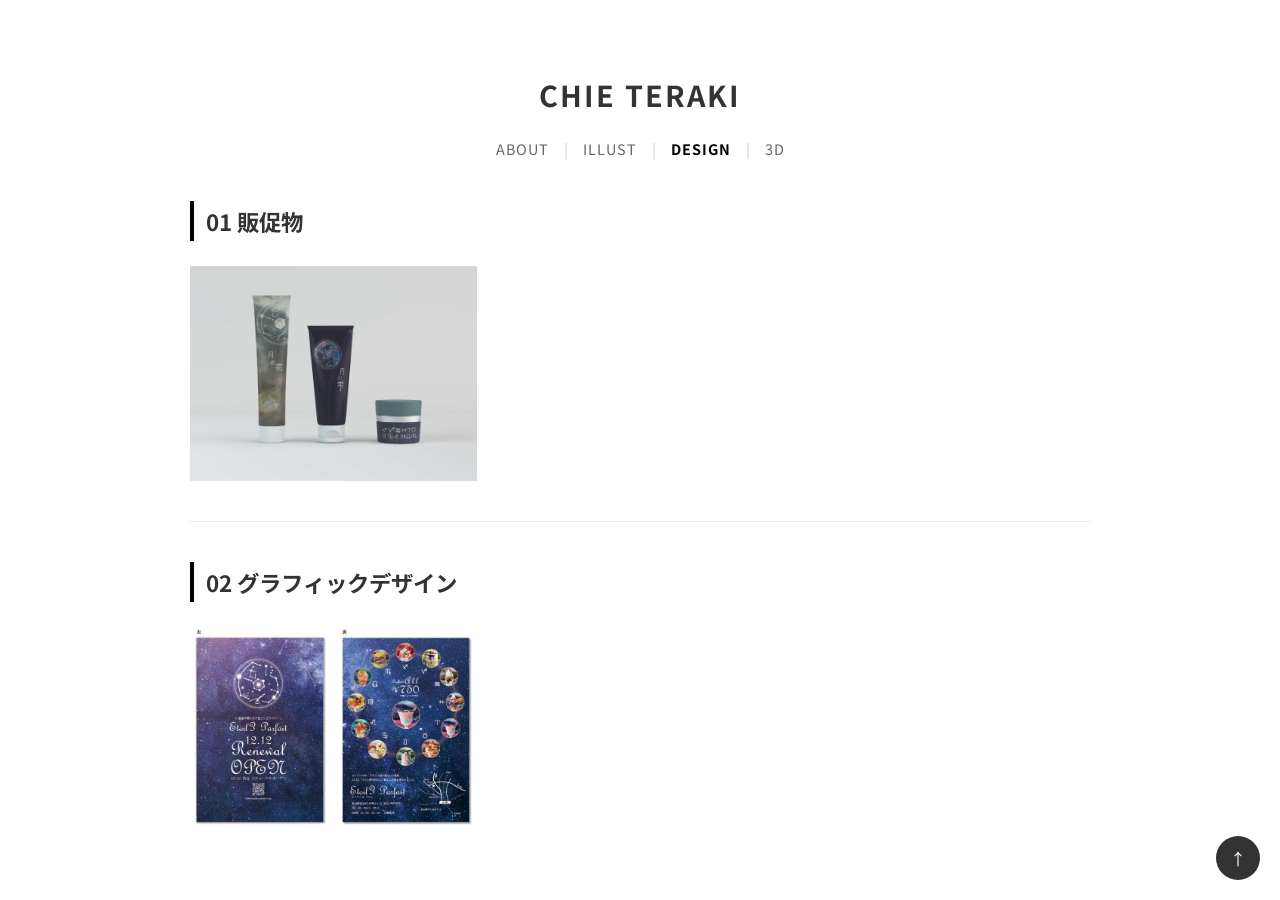
==== design.html @ 33be751c "プッシュ" ====
<!doctype html>
<html lang="ja">
  <head>
    <meta charset="UTF-8" />
    <meta name="viewport" content="width=device-width, initial-scale=1.0" />
    <title>DRAWING & ILLUST | CHIE TERAKI</title>
    <!-- Google Fonts (Noto Sans JP) -->
    <link rel="preconnect" href="https://fonts.googleapis.com" />
    <link rel="preconnect" href="https://fonts.gstatic.com" crossorigin />
    <link
      href="https://fonts.googleapis.com/css2?family=Noto+Sans+JP:wght@400;700&display=swap"
      rel="stylesheet"
    />
    <!-- CSSファイルの読み込み -->
    <link rel="stylesheet" href="style.css?v=2" />
    <!-- ファビコン -->
    <link rel="icon" href="images/ファビコン.png" />
  </head>
  <body>
    <!-- ヘッダー＆ナビゲーション -->
    <header>
      <h1 class="site-title">
        <a href="index.html" style="text-decoration: none; color: inherit"
          >CHIE TERAKI</a
        >
      </h1>

      <!-- ハンバーガーボタン（スマホ用） -->
      <button class="hamburger" id="js-hamburger" aria-label="メニューを開く">
        <span></span>
        <span></span>
        <span></span>
      </button>

      <!-- ナビゲーションメニュー -->
      <nav class="nav-menu" id="js-nav">
        <a href="index.html">ABOUT</a>
        <span class="divider">|</span>
        <a href="drawing.html">ILLUST</a>
        <span class="divider">|</span>

        <!-- DESIGN（サブメニュー） -->
        <div class="nav-item-dropdown">
          <a href="design.html" class="active">DESIGN</a>
          <div class="sub-menu">
            <a href="design.html#all">ALL</a>
            <a href="design.html#promo">販促物</a>
            <a href="design.html#graphic">グラフィックデザイン</a>
          </div>
        </div>

        <span class="divider">|</span>
        <a href="#3d">3D</a>
      </nav>
    </header>

    <!-- メインコンテンツ -->
    <main class="container">
      <!-- 全体（ALL）を包む枠 -->
      <div id="all">
        <!-- ① 販促物エリア -->
        <section id="promo" class="design-section">
          <h2 class="section-title">01 販促物</h2>
          <div class="gallery-grid">
            <div class="gallery-item">
              <div class="gallery-image">
                <img src="design/etoile_package.jpg" alt="販促物1" />
                <span class="frame-corners"></span>
              </div>
            </div>

            <!-- ※ 販促物の gallery-item を並べる -->
          </div>
        </section>

        <hr class="line" />

        <!-- ② グラフィックデザインエリア -->
        <section id="graphic" class="design-section">
          <h2 class="section-title">02 グラフィックデザイン</h2>
          <div class="gallery-grid">
            <div class="gallery-item">
              <div class="gallery-image">
                <img src="design/etoile_poster.jpg" alt="グラフィック1" />
                <span class="frame-corners"></span>
              </div>
            </div>

            <!-- ※ グラフィックデザインの gallery-item を並べる -->
          </div>
        </section>
      </div>
    </main>

    <!-- トップへ戻るボタン -->
    <a href="#" class="scroll-top-btn" aria-label="ページ上部へ戻る">↑</a>

    <!-- jQueryの読み込み（先に書く） -->
    <script src="https://code.jquery.com/jquery-3.6.0.min.js"></script>

    <!-- JavaScriptファイルの読み込み -->
    <script src="script.js"></script>
  </body>
</html>
---- style.css ----
@charset "UTF-8";

/* ==========================================
   全体・共通設定
   ========================================== */
html {
  scroll-behavior: smooth; /* ← これを追加するとスクロールが滑らかになります */
}
body {
  font-family: "Noto Sans JP", "Hiragino Sans", "Meiryo", sans-serif;
  color: #333;
  background-color: #fff;
  line-height: 1.8;
  padding: 20px;
  margin: 0;
}

.container {
  max-width: 900px;
  margin: 0 auto;
  padding: 0 20px;
}

/* 区切り線 */
.line {
  border: none;
  border-top: 1px solid #eee;
  margin: 40px 0;
}

/* ==========================================
   ヘッダー・ナビゲーション
   ========================================== */
header {
  text-align: center;
  padding: 30px 0 20px;
}

.site-title {
  font-size: 1.8rem;
  letter-spacing: 2px;
  margin-bottom: 15px;
  font-weight: 700;
}

.nav-menu {
  display: flex;
  justify-content: center;
  align-items: center;
  gap: 15px;
  font-size: 0.9rem;
}

.nav-menu a {
  color: #666;
  text-decoration: none;
  letter-spacing: 1px;
}

.nav-menu a.active,
.nav-menu a:hover {
  color: #000;
  font-weight: 700;
}

/* ナビゲーション周りの配置調整 */
.nav-menu {
  display: flex;
  align-items: center;
  justify-content: center;
  gap: 15px;
  position: relative;
}

/* ドロップダウン用の親要素 */
.nav-item-dropdown {
  position: relative;
  display: inline-block;
}

/* 通常時はサブメニューを隠しておく */
.sub-menu {
  display: none;
  position: absolute;
  top: 100%;
  left: 50%;
  transform: translateX(-50%);
  background-color: #fff;
  padding: 10px 15px;
  box-shadow: 0 4px 10px rgba(0, 0, 0, 0.1);
  white-space: nowrap;
  z-index: 100;
  border-radius: 4px;
}

/* サブメニュー内のリンク */
.sub-menu a {
  display: block;
  font-size: 0.85rem;
  color: #333;
  padding: 5px 10px;
  text-decoration: none;
  transition: color 0.3s ease;
}

.sub-menu a:hover {
  font-weight: bold;
  color: #000;
}

/* マウスを乗せた時、またはDESIGNページにいる時にサブメニューを表示 */
.nav-item-dropdown:hover .sub-menu {
  display: flex;
  gap: 15px;
}

.divider {
  color: #ccc;
}

/* スマホ用ハンバーガーボタン */
.hamburger {
  display: none;
  background: none;
  border: none;
  cursor: pointer;
}

/* ==========================================
   ABOUT ページ (index.html)
   ========================================== */
.profile-top {
  display: flex;
  justify-content: space-between; /* 左右に振る設定 */
  align-items: center; /* ★ 上下中央揃えにする指定（ここを変更！） */
  gap: 40px; /* テキストと画像の間の余白（必要に応じて） */
}

.profile-info {
  flex: 1;
}

.profile-info h2 {
  font-size: 1.4rem;
  margin-bottom: 5px;
}

.sub-text {
  color: #777;
  font-size: 0.9rem;
  margin-bottom: 25px;
}

/* 経歴リスト */
.history-list {
  list-style: none;
  padding: 0;
  margin-bottom: 25px;
}

.history-list li {
  margin-bottom: 10px;
  display: flex;
  align-items: baseline;
}

.history-list li span {
  display: inline-block;
  width: 140px;
  flex-shrink: 0;
  color: #555;
}

/* 連絡先 */
.contact {
  margin-top: 25px;
  display: flex;
  align-items: baseline;
}

.contact span {
  display: inline-block;
  width: 140px;
  flex-shrink: 0;
  color: #555;
}

.contact a {
  color: #333;
  text-decoration: underline;
}

/* プロフィール画像 */
.profile-image {
  width: 220px;
  flex-shrink: 0;
}

.profile-image img {
  width: 220px;
  height: 220px;
  border-radius: 50%; /* 角丸を100%（円）にする */
  object-fit: cover; /* 画像が歪まないように切り抜く */
}

/* プロフィール下部（自己紹介・個展） */
.profile-bottom {
  display: flex;
  gap: 40px;
}

.col-left,
.col-right {
  flex: 1;
}

.col-left h3,
.col-right h3 {
  font-size: 1.1rem;
  border-bottom: 1px solid #333;
  padding-bottom: 5px;
  margin-bottom: 15px;
}

.exhibition-item {
  margin-bottom: 15px;
}

/* ==========================================
   DRAWING & ILLUST ページ (drawing.html)
   ========================================== */
.page-description {
  text-align: center;
  color: #666;
  font-size: 0.9rem;
  margin: 30px 0 50px;
}

/* 作品ギャラリー (メイソンリー配置：ギュッと詰める) */
.gallery-grid {
  column-count: 3; /* ★ PC表示時の列数（3列） */
  column-gap: 20px; /* 画像同士の横の隙間 */
  width: 100%;
}

.gallery-item {
  break-inside: avoid; /* 列の途中で画像が途切れるのを防ぐ */
  margin-bottom: 20px; /* 画像同士の縦の隙間 */
}

/* 画像枠（角カッコの基準） */
/* 画像枠（基準設定） */
.gallery-image {
  position: relative;
  overflow: hidden;
  cursor: pointer;
}

/* 画像自体の調整 */
.gallery-image img {
  width: 100%;
  height: auto;
  display: block;
}

/* ------------------------------------------
   四隅のカギカッコ（ホバーエフェクト）
   ------------------------------------------ */

/* 画像枠（基準設定：隙間をなくすために overflow を再設定） */
.gallery-image {
  position: relative;
  overflow: hidden;
  cursor: pointer;
}

/* 画像自体の調整 */
.gallery-image img {
  width: 100%;
  height: auto;
  display: block;
  transition: transform 0.4s ease;
}

/* ホバー時に画像も少し拡大 */
.gallery-image:hover img {
  transform: scale(1.05);
}

/* ------------------------------------------
   極太カギカッコのベース設定
   ------------------------------------------ */

/* 左上(::before) & 右下(::after) */
.gallery-image::before,
.gallery-image::after,
/* 右上(.frame-corners::before) & 左下(.frame-corners::after) */
.frame-corners::before,
.frame-corners::after {
  content: "";
  position: absolute;

  /* ↓ カッコのサイズ */
  width: 25px;
  height: 25px;

  opacity: 0; /* 最初は非表示 */

  /* ↓ 太さと色とスケルトン */
  border: 15px solid rgba(171, 135, 255, 0.817);

  /* ↓ 動きの変形（transform）を一切行わず、
マウスを「乗せたとき」も「離したとき」も、（フェードイン・アウト）変化させる設定 */
  transition: opacity 0.6s ease-in-out;
  pointer-events: none;
  z-index: 2;
}

/* ------------------------------------------
   各角の border と配置（画像端っこ「0px」にがっつり固定）
   ------------------------------------------ */

/* ① 左上 (画像自体の ::before) */
.gallery-image::before {
  top: 0; /* 画像の端（隙間0）に固定 */
  left: 0; /* 画像の端（隙間0）に固定 */
  border-right: none;
  border-bottom: none;
}

/* ② 右下 (画像自体の ::after) */
.gallery-image::after {
  bottom: 0; /* 画像の端（隙間0）に固定 */
  right: 0; /* 画像の端（隙間0）に固定 */
  border-top: none;
  border-left: none;
}

/* ③ 右上 (追加したスパンの ::before) */
.frame-corners::before {
  top: 0; /* 画像の端（隙間0）に固定 */
  right: 0; /* 画像の端（隙間0）に固定 */
  border-left: none;
  border-bottom: none;
}

/* ④ 左下 (追加したスパンの ::after) */
.frame-corners::after {
  bottom: 0; /* 画像の端（隙間0）に固定 */
  left: 0; /* 画像の端（隙間0）に固定 */
  border-top: none;
  border-right: none;
}

/* ------------------------------------------
   マウスを乗せた（ホバー）時に、その場から動かずにフェード表示！
   ------------------------------------------ */
.gallery-image:hover::before,
.gallery-image:hover::after,
.gallery-image:hover .frame-corners::before,
.gallery-image:hover .frame-corners::after {
  opacity: 1; /* 動かさずに、不透明度を1にするだけ */
}

/* ------------------------------------------
   画像自体の拡大アニメーション
   ------------------------------------------ */

/* 通常時の画像（スムーズに大きくなるように設定） */
.gallery-image img {
  width: 100%;
  height: auto;
  display: block;
  transition: transform 0.5s ease; /* 0.5秒かけて滑らかに変化 */
}

/* マウスを乗せた（ホバー）時に画像をほんのり拡大 */
.gallery-image:hover img {
  transform: scale(1.05); /* 1.05倍に少し大きくなる */
}

.gallery-caption {
  text-align: center;
  font-size: 0.85rem;
  color: #333;
}

.item-title {
  margin-bottom: 2px;
  font-weight: 500;
}

.item-detail {
  font-size: 0.75rem;
  color: #777;
}

/* フッター＆トップ戻るボタン */
footer {
  text-align: center;
  color: #888;
  font-size: 0.8rem;
  padding: 20px 0;
}

/* トップに戻るボタン基本スタイル */
.scroll-top-btn {
  position: fixed;
  bottom: 20px;
  right: 20px;
  background: #333;
  color: #fff;
  text-decoration: none;
  width: 44px; /* 円のサイズを固定 */
  height: 44px; /* 円のサイズを固定 */
  display: flex;
  justify-content: center; /* 矢印を中央に配置 */
  align-items: center; /* 矢印を中央に配置 */
  border-radius: 50%;
  font-size: 1rem;
  z-index: 100;

  /* なめらかな変化（アニメーション）の設定 */
  transition:
    background-color 0.3s ease,
    transform 0.6s cubic-bezier(0.25, 1, 0.5, 1),
    box-shadow 0.3s ease;
}

/* マウスを乗せた（ホバー）時のアニメーション */
.scroll-top-btn:hover {
  background-color: #00ccff; /* ホバー時の背景色（お好みで変更OK） */
  transform: translateY(-6px); /* ふわっと6px上へ浮かび上がる */
  box-shadow: 0 6px 15px rgba(0, 0, 0, 0.2); /* 浮いた時のうっすらした影 */
}

---------DESIGNページ----------


/* DESIGNページ用のスタイリング調整 */
.design-section {
  margin-bottom: 60px;
  /* リンクで飛んだときにヘッダーと見出しが被らないように位置をズレ調整 */
  scroll-margin-top: 100px;
}

/* 見出しのスタイル */
.section-title {
  font-size: 1.4rem;
  font-weight: bold;
  margin-bottom: 25px;
  padding-left: 12px;
  border-left: 4px solid #000; /* 見出し横の黒アクセント線 */
}

/* ページスクロールをなめらかにする設定 */
html {
  scroll-behavior: smooth;
}
/* DESIGNページの見出し設定 */
.section-title {
  font-size: 1.4rem;
  font-weight: bold;
  margin-bottom: 25px;
  padding-left: 12px;
  border-left: 4px solid #000;
  transition: all 0.3s ease;
}

/* JavaScriptで表示・非表示を制御するためのクラス */
.is-hidden {
  display: none !important;
}

/* ==========================================
   レスポンシブ設定（スマホ：768px以下）
   ========================================== */
@media (max-width: 768px) {
  .profile-top,
  .profile-bottom {
    flex-direction: column;
  }

  .profile-image {
    width: 100%;
    order: -1; /* スマホでは画像を上に配置 */
  }

  /* ① 画像を1列表示に固定 */
  .gallery-grid {
    column-count: 1 !important; /* 強制的に1列にする */
    column-gap: 0;
  }

  .gallery-item {
    margin-bottom: 25px; /* 下の画像との余白 */
  }

  /* スマホ画面で経歴ブロックを中央寄せに配置 */
  .history-list,
  .contact {
    max-width: 320px; /* スマホ画面用に少し幅を狭めて中央に置く */
    margin-left: auto;
    margin-right: auto;
  }

  /* 年数の固定幅を調整 */
  .history-list li span,
  .contact span {
    width: 100px;
  }

  /* ハンバーガーメニュー（スマホでは非表示） */
  /* 1. 全画面メニューの基本状態（ゆっくりふわっと広がる準備） */
  .nav-menu {
    display: flex !important;
    position: fixed !important;
    top: 0 !important;
    left: 0 !important;
    width: 100vw !important;
    height: 100vh !important;
    background-color: #ffffff !important;
    z-index: 9998 !important;

    /* メニュー項目を中央寄せ */
    flex-direction: column !important;
    justify-content: center !important;
    align-items: center !important;
    gap: 30px !important;
    font-size: 1.2rem !important;

    /* アニメーション初期値：透明 ＆ 少し下に配置 ＆ わずかに縮小 */
    opacity: 0;
    visibility: hidden;
    transform: translateY(30px) scale(0.95);

    /* 速度を 0.8秒 に伸ばし、イージングを (0.22, 1, 0.36, 1) で超なめらかに */
    transition:
      opacity 0.8s cubic-bezier(0.22, 1, 0.36, 1),
      transform 0.8s cubic-bezier(0.22, 1, 0.36, 1),
      visibility 0.8s;
  }

  /* 2. メニューが開いた時（ふわああ〜っと浮かび上がる） */
  .nav-menu.active {
    opacity: 1;
    visibility: visible;
    transform: translateY(0) scale(1); /* 元のサイズ・位置へゆっくり戻る */
  }

  /* 区切り線（|）を非表示 */
  .divider {
    display: none !important;
  }

  /* 3. バツ印（ハンバーガーボタン）の設定 */
  .hamburger {
    display: flex !important;
    flex-direction: column;
    justify-content: space-between;
    width: 26px;
    height: 18px;
    background: none;
    border: none;
    cursor: pointer;
    padding: 0;

    position: fixed !important;
    top: 25px !important;
    right: 20px !important;
    z-index: 9999 !important; /* メニューより上に表示 */
  }

  .hamburger span {
    width: 100%;
    height: 2px;
    background-color: #333 !important;
    /* バツ印への変化もゆっくり（0.5秒）にして統一感を出す */
    transition: all 0.5s cubic-bezier(0.22, 1, 0.36, 1);
  }

  /* ハンバーガーボタンがバツ印に変化するアニメーション */
  .hamburger.active span:nth-child(1) {
    transform: translateY(8px) rotate(45deg);
  }
  .hamburger.active span:nth-child(2) {
    opacity: 0;
  }
  .hamburger.active span:nth-child(3) {
    transform: translateY(-8px) rotate(-45deg);
  }
  /* プロフィール画像を横幅いっぱい＆中央寄せにする */
  .profile-image {
    width: 100% !important;
    display: flex !important;
    justify-content: center !important; /* 中央寄せ */
    order: -1; /* スマホでは画像を一番上に配置 */
    margin-bottom: 25px !important; /* 画像下の余白 */
  }

  /* 画像自体のサイズ固定と丸型維持 */
  .profile-image img {
    width: 220px !important;
    height: 220px !important;
    border-radius: 50% !important;
    object-fit: cover !important;
  }
}
/* ------------------------------------------
   画像拡大（モーダル）用のスタイル
   ------------------------------------------ */

/* 背景の黒いカバー */
.modal-overlay {
  position: fixed;
  top: 0;
  left: 0;
  width: 100%;
  height: 100%;
  background-color: rgba(0, 0, 0, 0.85); /* 半透明の黒 */
  display: flex;
  justify-content: center;
  align-items: center;
  z-index: 9999;

  /* 最初は透明＆クリック不能にしておく */
  opacity: 0;
  visibility: hidden;

  /* ↓ 背景と画像の出現スピード（0.4秒かけてふわっと表示） */
  transition:
    opacity 0.4s ease,
    visibility 0.4s ease;
  cursor: pointer;
}

/* 拡大画像本体（初期状態：小さくしておく） */
.modal-image {
  max-width: 85%;
  max-height: 85vh;
  object-fit: contain;
  box-shadow: 0 10px 30px rgba(0, 0, 0, 0.5);

  /* 最初は小さく（0.8倍）しておく */
  transform: scale(0.8);

  /* ↓ 画像がふわっと大きくなるアニメーション設定 */
  transition: transform 0.4s cubic-bezier(0.16, 1, 0.3, 1);
}

/* ------------------------------------------
   表示されたとき（.is-activeがついた時）
   ------------------------------------------ */

/* 背景を表示 */
.modal-overlay.is-active {
  opacity: 1;
  visibility: visible;
}

/* 画像を等倍（1.0倍）にしてふわっと出す */
.modal-overlay.is-active .modal-image {
  transform: scale(1);
}

/* 閉じるボタン（右上） */
.modal-close {
  position: absolute;
  top: 20px;
  right: 25px;
  color: #fff;
  font-size: 35px;
  font-weight: bold;
  cursor: pointer;
  z-index: 10000;
}
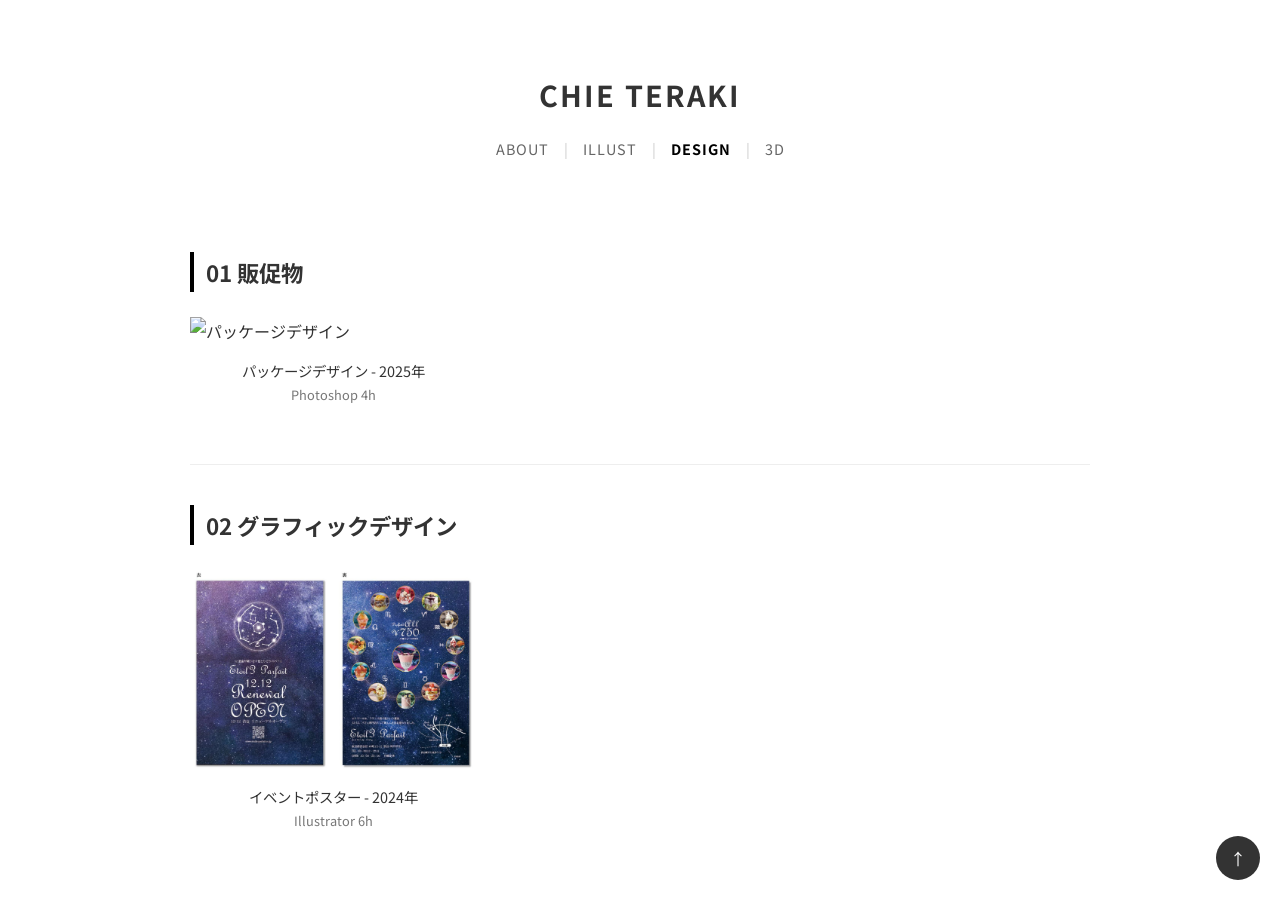
==== commit a09bd877: "プッシュ" ====
--- a/design.html
+++ b/design.html
@@ -63,10 +63,17 @@
           <h2 class="section-title">01 販促物</h2>
           <div class="gallery-grid">
             <div class="gallery-item">
+              <!-- カッコは「画像(gallery-image)のグループ」の中に入れる！ -->
               <div class="gallery-image">
-                <img src="design/etoile_package.jpg" alt="販促物1" />
+                <img src="design/promo1.jpg" alt="パッケージデザイン" />
                 <span class="frame-corners"></span>
               </div>
+
+              <!-- 文字は画像グループの「外」に置く！ -->
+              <p class="gallery-caption">
+                パッケージデザイン - 2025年
+                <span class="gallery-sub">Photoshop 4h</span>
+              </p>
             </div>
 
             <!-- ※ 販促物の gallery-item を並べる -->
@@ -83,6 +90,11 @@
               <div class="gallery-image">
                 <img src="design/etoile_poster.jpg" alt="グラフィック1" />
                 <span class="frame-corners"></span>
+                <!-- ★ 画像の下の文字部分 -->
+                <p class="gallery-caption">
+                  イベントポスター - 2024年<br />
+                  <span class="gallery-sub">Illustrator 6h</span>
+                </p>
               </div>
             </div>
 
--- a/style.css
+++ b/style.css
@@ -674,3 +674,60 @@
   cursor: pointer;
   z-index: 10000;
 }
+
+/* ALL選択時に非表示にするための設定 */
+.is-hidden {
+  display: none !important;
+}
+
+/* ------------------------------------------
+ * DESIGNページ：余白とキャプションの調整
+ * ------------------------------------------ */
+
+/* コンテナ全体の上の余白（ヘッダーとの距離を統一） */
+.container {
+  padding-top: 40px; /* 必要に応じて 50px などに広げて調整してね */
+}
+
+/* DESIGN各セクションの余白調整 */
+.design-section {
+  margin-top: 20px;
+  margin-bottom: 60px;
+}
+
+/* 画像下のテキスト（キャプション）のスタイリング */
+.gallery-caption {
+  margin-top: 10px;
+  font-size: 0.9rem;
+  color: #333;
+  text-align: center; /* 中央揃え（左寄せにしたい場合は left にしてね） */
+  line-height: 1.4;
+}
+/* ------------------------------------------
+ * ILLUSTページと完璧に揃えるキャプション設定
+ * ------------------------------------------ */
+
+/* コンテナ上部の余白（ヘッダーとの距離感） */
+.container {
+  padding-top: 50px;
+}
+
+/* 1行目（タイトル＋年）：太さ・行間・位置を指定 */
+.gallery-caption {
+  margin-top: 14px; /* 画像と文字の間の距離 */
+  font-size: 0.9rem; /* 文字の大きさ */
+  font-weight: 400; /* 文字の太さ（通常） */
+  color: #333333; /* 文字の色（濃いグレー） */
+  text-align: center; /* 中央揃え */
+  line-height: 1.5; /* 行間 */
+}
+
+/* 2行目（ツール・制作時間）：少し小さく薄いグレーに */
+.gallery-sub {
+  display: block; /* 改行して下行に配置 */
+  margin-top: 4px; /* 1行目との間の距離 */
+  font-size: 0.8rem; /* 1行目より少し小さめ */
+  font-weight: 400; /* 太さを1行目と揃える */
+  color: #777777; /* 少し薄いグレー */
+  line-height: 1.4; /* 行間 */
+}
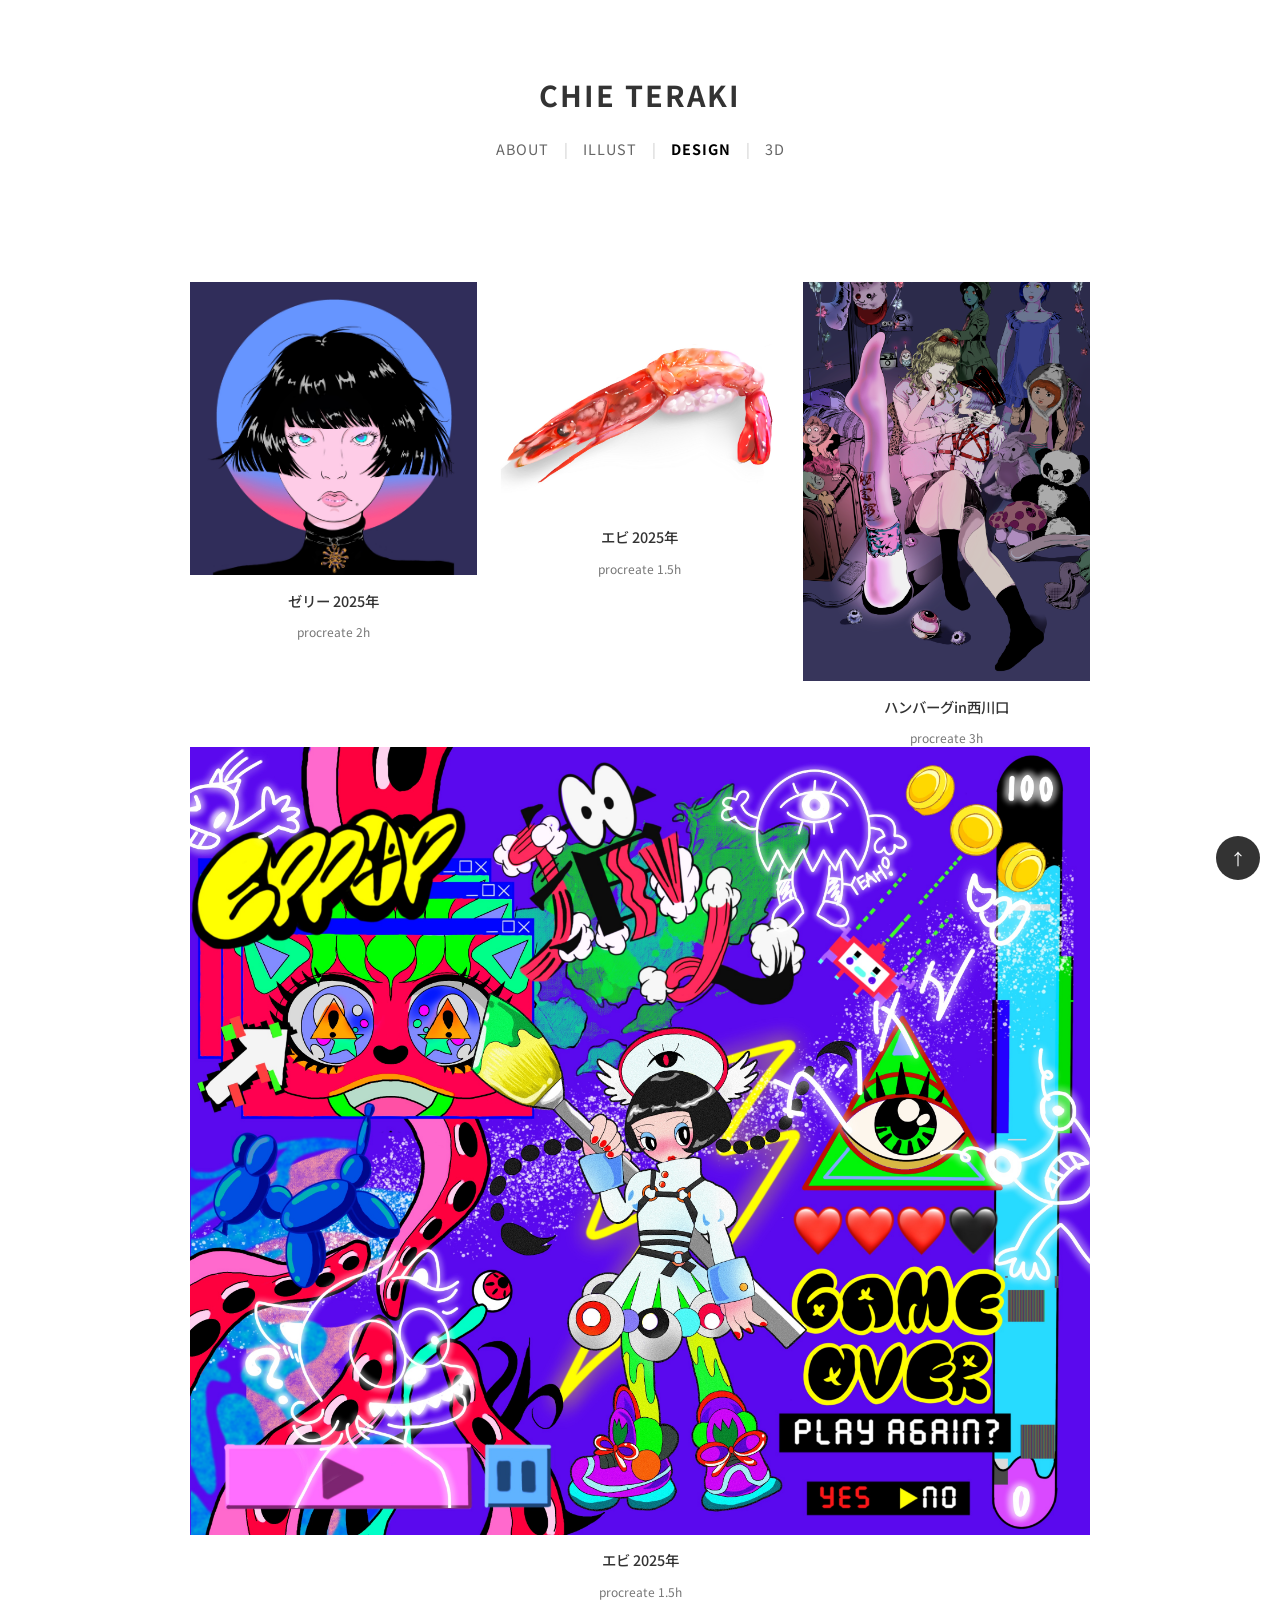
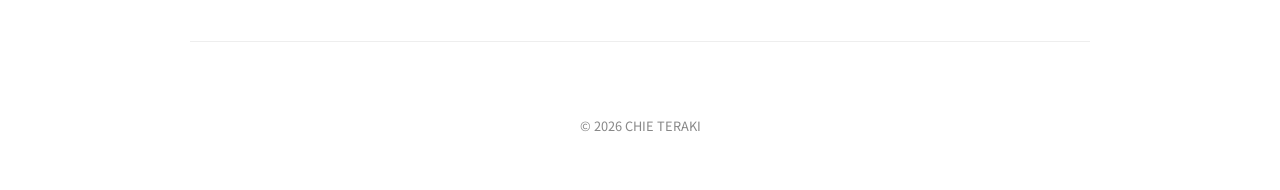
==== commit f36de48b: "プッシュ" ====
--- a/design.html
+++ b/design.html
@@ -56,52 +56,65 @@
 
     <!-- メインコンテンツ -->
     <main class="container">
-      <!-- 全体（ALL）を包む枠 -->
-      <div id="all">
-        <!-- ① 販促物エリア -->
-        <section id="promo" class="design-section">
-          <h2 class="section-title">01 販促物</h2>
-          <div class="gallery-grid">
-            <div class="gallery-item">
-              <!-- カッコは「画像(gallery-image)のグループ」の中に入れる！ -->
-              <div class="gallery-image">
-                <img src="design/promo1.jpg" alt="パッケージデザイン" />
-                <span class="frame-corners"></span>
-              </div>
+      <!-- 説明文 -->
+      <p class="page-description"></p>
 
-              <!-- 文字は画像グループの「外」に置く！ -->
-              <p class="gallery-caption">
-                パッケージデザイン - 2025年
-                <span class="gallery-sub">Photoshop 4h</span>
-              </p>
-            </div>
+      <!-- ギャラリー（作品一覧） -->
+      <div class="gallery-grid">
+        <!-- 作品1 -->
+        <div class="gallery-item">
+          <div class="gallery-image">
+            <img src="drawing/top.JPG" alt="ゼリー" />
+            <span class="frame-corners"></span>
+          </div>
+          <div class="gallery-caption">
+            <p class="item-title">ゼリー 2025年</p>
+            <p class="item-detail">procreate 2h</p>
+          </div>
+        </div>
 
-            <!-- ※ 販促物の gallery-item を並べる -->
+        <!-- 作品2 -->
+        <div class="gallery-item">
+          <div class="gallery-image">
+            <img src="drawing/ebi.JPG" alt="エビ" />
+            <span class="frame-corners"></span>
           </div>
-        </section>
+          <div class="gallery-caption">
+            <p class="item-title">エビ 2025年</p>
+            <p class="item-detail">procreate 1.5h</p>
+          </div>
+        </div>
 
-        <hr class="line" />
+        <!-- 作品3 -->
+        <div class="gallery-item">
+          <div class="gallery-image">
+            <img src="drawing/hiho.png" alt="秘宝館" />
+            <span class="frame-corners"></span>
+          </div>
+          <div class="gallery-caption">
+            <p class="item-title">ハンバーグin西川口</p>
+            <p class="item-detail">procreate 3h</p>
+          </div>
+        </div>
+      </div>
+      <!-- 作品4 -->
+      <div class="gallery-item">
+        <div class="gallery-image">
+          <img src="drawing/girl.JPG" alt="ガール" />
+          <span class="frame-corners"></span>
+        </div>
+        <div class="gallery-caption">
+          <p class="item-title">エビ 2025年</p>
+          <p class="item-detail">procreate 1.5h</p>
+        </div>
+      </div>
 
-        <!-- ② グラフィックデザインエリア -->
-        <section id="graphic" class="design-section">
-          <h2 class="section-title">02 グラフィックデザイン</h2>
-          <div class="gallery-grid">
-            <div class="gallery-item">
-              <div class="gallery-image">
-                <img src="design/etoile_poster.jpg" alt="グラフィック1" />
-                <span class="frame-corners"></span>
-                <!-- ★ 画像の下の文字部分 -->
-                <p class="gallery-caption">
-                  イベントポスター - 2024年<br />
-                  <span class="gallery-sub">Illustrator 6h</span>
-                </p>
-              </div>
-            </div>
+      <hr class="line" />
 
-            <!-- ※ グラフィックデザインの gallery-item を並べる -->
-          </div>
-        </section>
-      </div>
+      <!-- フッター -->
+      <footer>
+        <p>&copy; 2026 CHIE TERAKI</p>
+      </footer>
     </main>
 
     <!-- トップへ戻るボタン -->
--- a/style.css
+++ b/style.css
@@ -254,6 +254,7 @@
   position: relative;
   overflow: hidden;
   cursor: pointer;
+  display: block; /* 追記 */
 }
 
 /* 画像自体の調整 */
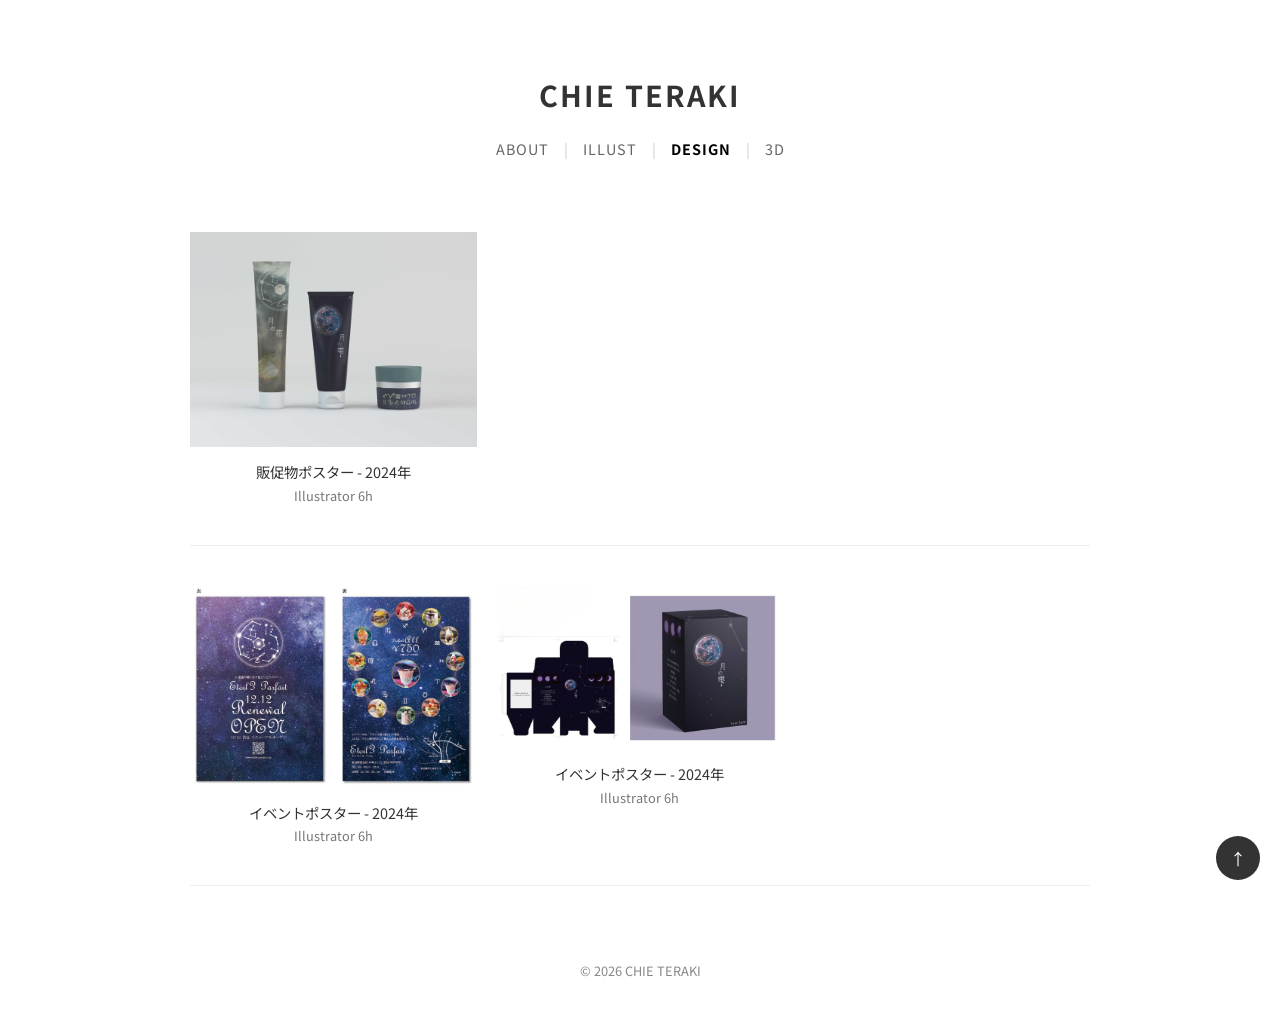
==== commit 06d95a7f: "プッシュ" ====
--- a/design.html
+++ b/design.html
@@ -56,56 +56,56 @@
 
     <!-- メインコンテンツ -->
     <main class="container">
-      <!-- 説明文 -->
-      <p class="page-description"></p>
+      <!-- ALLを押したときはここ（一番上）に飛びます -->
+      <div id="all"></div>
 
-      <!-- ギャラリー（作品一覧） -->
-      <div class="gallery-grid">
-        <!-- 作品1 -->
-        <div class="gallery-item">
-          <div class="gallery-image">
-            <img src="drawing/top.JPG" alt="ゼリー" />
-            <span class="frame-corners"></span>
+      <!-- 販促物セクション -->
+      <div id="promo" class="gallery-section">
+        <div class="gallery-grid">
+          <!-- 作品1 -->
+          <div class="gallery-item">
+            <div class="gallery-image">
+              <img src="design/etoile_package.jpg" alt="販促物作品1" />
+              <span class="frame-corners"></span>
+            </div>
+            <p class="gallery-caption">
+              販促物ポスター - 2024年<br />
+              <span class="gallery-sub">Illustrator 6h</span>
+            </p>
           </div>
-          <div class="gallery-caption">
-            <p class="item-title">ゼリー 2025年</p>
-            <p class="item-detail">procreate 2h</p>
-          </div>
-        </div>
 
-        <!-- 作品2 -->
-        <div class="gallery-item">
-          <div class="gallery-image">
-            <img src="drawing/ebi.JPG" alt="エビ" />
-            <span class="frame-corners"></span>
-          </div>
-          <div class="gallery-caption">
-            <p class="item-title">エビ 2025年</p>
-            <p class="item-detail">procreate 1.5h</p>
-          </div>
-        </div>
-
-        <!-- 作品3 -->
-        <div class="gallery-item">
-          <div class="gallery-image">
-            <img src="drawing/hiho.png" alt="秘宝館" />
-            <span class="frame-corners"></span>
-          </div>
-          <div class="gallery-caption">
-            <p class="item-title">ハンバーグin西川口</p>
-            <p class="item-detail">procreate 3h</p>
-          </div>
+          <!-- 作品を増やす場合はここに <div class="gallery-item"> ... </div> を追加 -->
         </div>
       </div>
-      <!-- 作品4 -->
-      <div class="gallery-item">
-        <div class="gallery-image">
-          <img src="drawing/girl.JPG" alt="ガール" />
-          <span class="frame-corners"></span>
-        </div>
-        <div class="gallery-caption">
-          <p class="item-title">エビ 2025年</p>
-          <p class="item-detail">procreate 1.5h</p>
+
+      <hr class="line" />
+
+      <!-- グラフィックデザインセクション -->
+      <div id="graphic" class="gallery-section">
+        <div class="gallery-grid">
+          <!-- 作品1 -->
+          <div class="gallery-item">
+            <div class="gallery-image">
+              <img src="design/etoile_poster.jpg" alt="グラフィック作品1" />
+              <span class="frame-corners"></span>
+            </div>
+            <p class="gallery-caption">
+              イベントポスター - 2024年<br />
+              <span class="gallery-sub">Illustrator 6h</span>
+            </p>
+          </div>
+
+          <!-- 作品2 -->
+          <div class="gallery-item">
+            <div class="gallery-image">
+              <img src="design/etoile_package_2.jpg" alt="グラフィック作品2" />
+              <span class="frame-corners"></span>
+            </div>
+            <p class="gallery-caption">
+              イベントポスター - 2024年<br />
+              <span class="gallery-sub">Illustrator 6h</span>
+            </p>
+          </div>
         </div>
       </div>
 
--- a/style.css
+++ b/style.css
@@ -606,6 +606,41 @@
     border-radius: 50% !important;
     object-fit: cover !important;
   }
+  /* スマホ用ハンバーガーメニューの中央揃え対応 */
+  @media (max-width: 768px) {
+    /* ドロップダウンの親枠を中央寄せ */
+    .nav-item-dropdown {
+      display: flex;
+      flex-direction: column;
+      align-items: center;
+      width: 100%;
+    }
+
+    /* サブメニューの絶対位置を解除して中央に配置 */
+    .nav-item-dropdown .sub-menu {
+      position: static; /* 浮かせる設定を解除 */
+      width: 100%; /* 横幅いっぱいに伸ばして中央配置を効かせる */
+      text-align: center; /* 文字を中央揃え */
+      padding: 10px 0 0 0;
+      box-shadow: none;
+      background: transparent;
+    }
+
+    /* ホバー（タップ）時に縦並びで中央表示 */
+    .nav-item-dropdown:hover .sub-menu {
+      display: flex;
+      flex-direction: column;
+      align-items: center;
+      gap: 12px;
+    }
+
+    .sub-menu a {
+      text-align: center;
+      font-size: 0.85rem;
+      color: #666666;
+      padding: 4px 0;
+    }
+  }
 }
 /* ------------------------------------------
    画像拡大（モーダル）用のスタイル
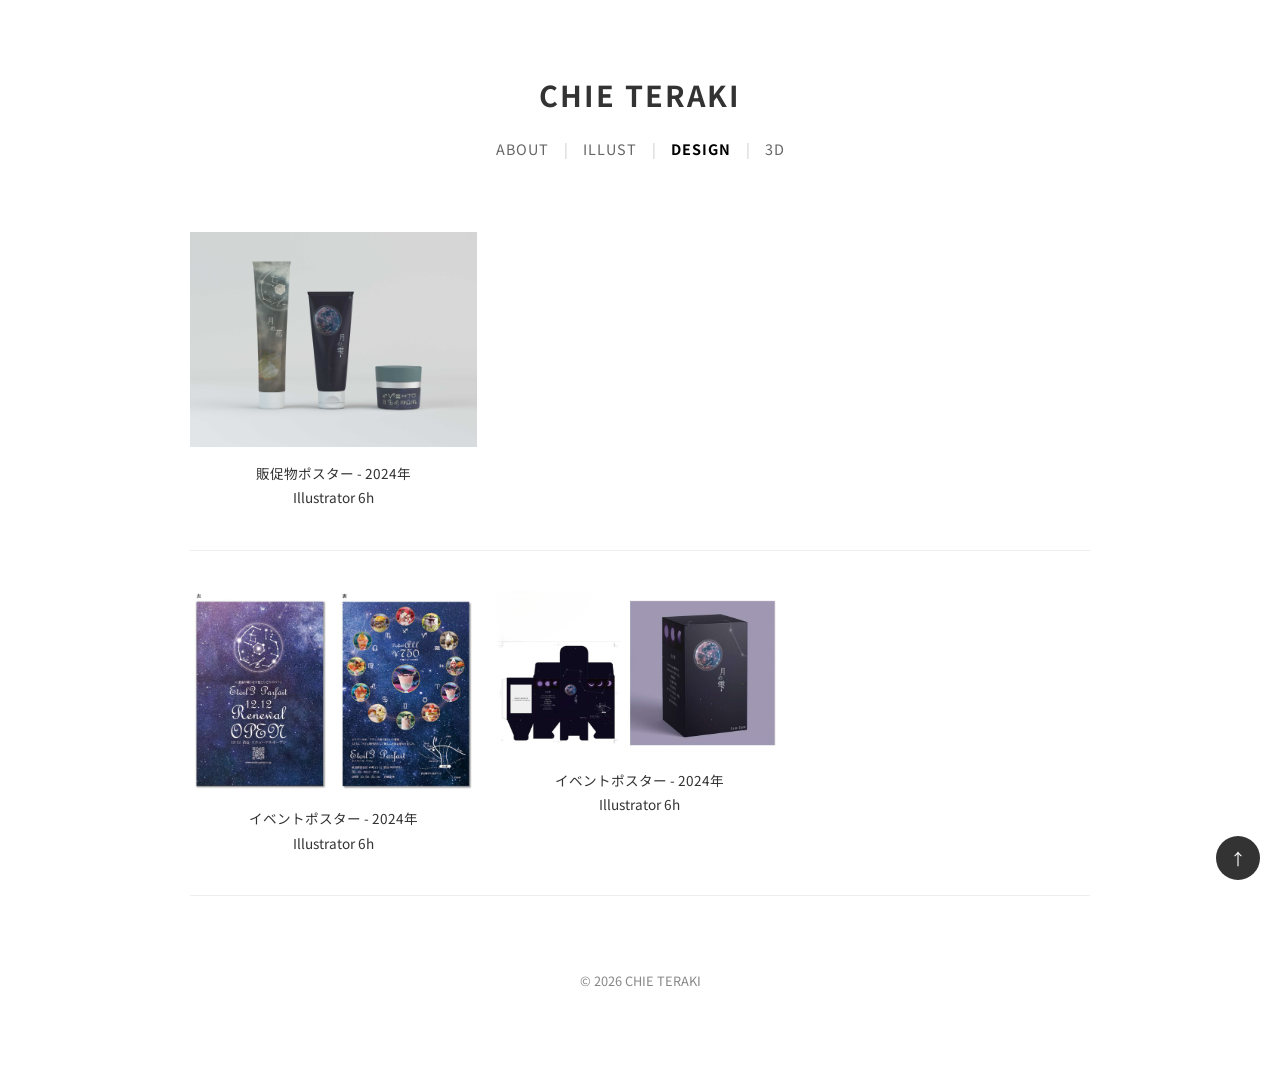
==== commit 34f1b9fd: "プッシュ" ====
--- a/design.html
+++ b/design.html
@@ -43,9 +43,11 @@
         <div class="nav-item-dropdown">
           <a href="design.html" class="active">DESIGN</a>
           <div class="sub-menu">
-            <a href="design.html#all">ALL</a>
-            <a href="design.html#promo">販促物</a>
-            <a href="design.html#graphic">グラフィックデザイン</a>
+            <a href="design.html" data-category="all">ALL</a>
+            <a href="design.html" data-category="promo">販促物</a>
+            <a href="design.html" data-category="graphic"
+              >グラフィックデザイン</a
+            >
           </div>
         </div>
 
@@ -56,6 +58,8 @@
 
     <!-- メインコンテンツ -->
     <main class="container">
+      <!-- ヘッダーとの間隔を開けるための説明文エリア（ILLUSTページと同じ構造） -->
+      <p class="page-description"></p>
       <!-- ALLを押したときはここ（一番上）に飛びます -->
       <div id="all"></div>
 
--- a/style.css
+++ b/style.css
@@ -1,15 +1,16 @@
 @charset "UTF-8";
 
 /* ==========================================
-   全体・共通設定
-   ========================================== */
+ * 1. 全体・共通設定
+ * ========================================== */
 html {
-  scroll-behavior: smooth; /* ← これを追加するとスクロールが滑らかになります */
-}
+  scroll-behavior: smooth;
+}
+
 body {
   font-family: "Noto Sans JP", "Hiragino Sans", "Meiryo", sans-serif;
-  color: #333;
-  background-color: #fff;
+  color: #333333;
+  background-color: #ffffff;
   line-height: 1.8;
   padding: 20px;
   margin: 0;
@@ -21,16 +22,15 @@
   padding: 0 20px;
 }
 
-/* 区切り線 */
 .line {
   border: none;
-  border-top: 1px solid #eee;
+  border-top: 1px solid #eeeeee;
   margin: 40px 0;
 }
 
 /* ==========================================
-   ヘッダー・ナビゲーション
-   ========================================== */
+ * 2. ヘッダー・PCナビゲーション
+ * ========================================== */
 header {
   text-align: center;
   padding: 30px 0 20px;
@@ -45,47 +45,38 @@
 
 .nav-menu {
   display: flex;
-  justify-content: center;
-  align-items: center;
-  gap: 15px;
-  font-size: 0.9rem;
-}
-
-.nav-menu a {
-  color: #666;
-  text-decoration: none;
-  letter-spacing: 1px;
-}
-
-.nav-menu a.active,
-.nav-menu a:hover {
-  color: #000;
-  font-weight: 700;
-}
-
-/* ナビゲーション周りの配置調整 */
-.nav-menu {
-  display: flex;
   align-items: center;
   justify-content: center;
   gap: 15px;
   position: relative;
-}
-
-/* ドロップダウン用の親要素 */
+  font-size: 0.9rem;
+}
+
+.nav-menu a {
+  color: #666666;
+  text-decoration: none;
+  letter-spacing: 1px;
+}
+
+.nav-menu a.active,
+.nav-menu a:hover {
+  color: #000000;
+  font-weight: 700;
+}
+
+/* ドロップダウン（PC用） */
 .nav-item-dropdown {
   position: relative;
   display: inline-block;
 }
 
-/* 通常時はサブメニューを隠しておく */
 .sub-menu {
   display: none;
   position: absolute;
   top: 100%;
   left: 50%;
   transform: translateX(-50%);
-  background-color: #fff;
+  background-color: #ffffff;
   padding: 10px 15px;
   box-shadow: 0 4px 10px rgba(0, 0, 0, 0.1);
   white-space: nowrap;
@@ -93,11 +84,10 @@
   border-radius: 4px;
 }
 
-/* サブメニュー内のリンク */
 .sub-menu a {
   display: block;
   font-size: 0.85rem;
-  color: #333;
+  color: #333333;
   padding: 5px 10px;
   text-decoration: none;
   transition: color 0.3s ease;
@@ -105,20 +95,18 @@
 
 .sub-menu a:hover {
   font-weight: bold;
-  color: #000;
-}
-
-/* マウスを乗せた時、またはDESIGNページにいる時にサブメニューを表示 */
+  color: #000000;
+}
+
 .nav-item-dropdown:hover .sub-menu {
   display: flex;
   gap: 15px;
 }
 
 .divider {
-  color: #ccc;
-}
-
-/* スマホ用ハンバーガーボタン */
+  color: #cccccc;
+}
+
 .hamburger {
   display: none;
   background: none;
@@ -127,13 +115,13 @@
 }
 
 /* ==========================================
-   ABOUT ページ (index.html)
-   ========================================== */
+ * 3. ABOUT ページ（プロフィール）
+ * ========================================== */
 .profile-top {
   display: flex;
-  justify-content: space-between; /* 左右に振る設定 */
-  align-items: center; /* ★ 上下中央揃えにする指定（ここを変更！） */
-  gap: 40px; /* テキストと画像の間の余白（必要に応じて） */
+  justify-content: space-between;
+  align-items: center;
+  gap: 40px;
 }
 
 .profile-info {
@@ -146,12 +134,11 @@
 }
 
 .sub-text {
-  color: #777;
+  color: #777777;
   font-size: 0.9rem;
   margin-bottom: 25px;
 }
 
-/* 経歴リスト */
 .history-list {
   list-style: none;
   padding: 0;
@@ -168,10 +155,9 @@
   display: inline-block;
   width: 140px;
   flex-shrink: 0;
-  color: #555;
-}
-
-/* 連絡先 */
+  color: #555555;
+}
+
 .contact {
   margin-top: 25px;
   display: flex;
@@ -182,15 +168,14 @@
   display: inline-block;
   width: 140px;
   flex-shrink: 0;
-  color: #555;
+  color: #555555;
 }
 
 .contact a {
-  color: #333;
+  color: #333333;
   text-decoration: underline;
 }
 
-/* プロフィール画像 */
 .profile-image {
   width: 220px;
   flex-shrink: 0;
@@ -199,11 +184,11 @@
 .profile-image img {
   width: 220px;
   height: 220px;
-  border-radius: 50%; /* 角丸を100%（円）にする */
-  object-fit: cover; /* 画像が歪まないように切り抜く */
-}
-
-/* プロフィール下部（自己紹介・個展） */
+  border-radius: 50%;
+  object-fit: cover;
+  display: block;
+}
+
 .profile-bottom {
   display: flex;
   gap: 40px;
@@ -217,7 +202,7 @@
 .col-left h3,
 .col-right h3 {
   font-size: 1.1rem;
-  border-bottom: 1px solid #333;
+  border-bottom: 1px solid #333333;
   padding-bottom: 5px;
   margin-bottom: 15px;
 }
@@ -227,163 +212,48 @@
 }
 
 /* ==========================================
-   DRAWING & ILLUST ページ (drawing.html)
-   ========================================== */
+ * 4. ギャラリー & モーダル非表示
+ * ========================================== */
 .page-description {
   text-align: center;
-  color: #666;
+  color: #666666;
   font-size: 0.9rem;
   margin: 30px 0 50px;
 }
 
-/* 作品ギャラリー (メイソンリー配置：ギュッと詰める) */
 .gallery-grid {
-  column-count: 3; /* ★ PC表示時の列数（3列） */
-  column-gap: 20px; /* 画像同士の横の隙間 */
+  column-count: 3;
+  column-gap: 20px;
   width: 100%;
 }
 
 .gallery-item {
-  break-inside: avoid; /* 列の途中で画像が途切れるのを防ぐ */
-  margin-bottom: 20px; /* 画像同士の縦の隙間 */
-}
-
-/* 画像枠（角カッコの基準） */
-/* 画像枠（基準設定） */
+  break-inside: avoid;
+  margin-bottom: 20px;
+}
+
 .gallery-image {
   position: relative;
   overflow: hidden;
   cursor: pointer;
-  display: block; /* 追記 */
-}
-
-/* 画像自体の調整 */
+  display: block;
+}
+
 .gallery-image img {
   width: 100%;
   height: auto;
   display: block;
-}
-
-/* ------------------------------------------
-   四隅のカギカッコ（ホバーエフェクト）
-   ------------------------------------------ */
-
-/* 画像枠（基準設定：隙間をなくすために overflow を再設定） */
-.gallery-image {
-  position: relative;
-  overflow: hidden;
-  cursor: pointer;
-}
-
-/* 画像自体の調整 */
-.gallery-image img {
-  width: 100%;
-  height: auto;
-  display: block;
-  transition: transform 0.4s ease;
-}
-
-/* ホバー時に画像も少し拡大 */
+  transition: transform 0.5s ease;
+}
+
 .gallery-image:hover img {
   transform: scale(1.05);
-}
-
-/* ------------------------------------------
-   極太カギカッコのベース設定
-   ------------------------------------------ */
-
-/* 左上(::before) & 右下(::after) */
-.gallery-image::before,
-.gallery-image::after,
-/* 右上(.frame-corners::before) & 左下(.frame-corners::after) */
-.frame-corners::before,
-.frame-corners::after {
-  content: "";
-  position: absolute;
-
-  /* ↓ カッコのサイズ */
-  width: 25px;
-  height: 25px;
-
-  opacity: 0; /* 最初は非表示 */
-
-  /* ↓ 太さと色とスケルトン */
-  border: 15px solid rgba(171, 135, 255, 0.817);
-
-  /* ↓ 動きの変形（transform）を一切行わず、
-マウスを「乗せたとき」も「離したとき」も、（フェードイン・アウト）変化させる設定 */
-  transition: opacity 0.6s ease-in-out;
-  pointer-events: none;
-  z-index: 2;
-}
-
-/* ------------------------------------------
-   各角の border と配置（画像端っこ「0px」にがっつり固定）
-   ------------------------------------------ */
-
-/* ① 左上 (画像自体の ::before) */
-.gallery-image::before {
-  top: 0; /* 画像の端（隙間0）に固定 */
-  left: 0; /* 画像の端（隙間0）に固定 */
-  border-right: none;
-  border-bottom: none;
-}
-
-/* ② 右下 (画像自体の ::after) */
-.gallery-image::after {
-  bottom: 0; /* 画像の端（隙間0）に固定 */
-  right: 0; /* 画像の端（隙間0）に固定 */
-  border-top: none;
-  border-left: none;
-}
-
-/* ③ 右上 (追加したスパンの ::before) */
-.frame-corners::before {
-  top: 0; /* 画像の端（隙間0）に固定 */
-  right: 0; /* 画像の端（隙間0）に固定 */
-  border-left: none;
-  border-bottom: none;
-}
-
-/* ④ 左下 (追加したスパンの ::after) */
-.frame-corners::after {
-  bottom: 0; /* 画像の端（隙間0）に固定 */
-  left: 0; /* 画像の端（隙間0）に固定 */
-  border-top: none;
-  border-right: none;
-}
-
-/* ------------------------------------------
-   マウスを乗せた（ホバー）時に、その場から動かずにフェード表示！
-   ------------------------------------------ */
-.gallery-image:hover::before,
-.gallery-image:hover::after,
-.gallery-image:hover .frame-corners::before,
-.gallery-image:hover .frame-corners::after {
-  opacity: 1; /* 動かさずに、不透明度を1にするだけ */
-}
-
-/* ------------------------------------------
-   画像自体の拡大アニメーション
-   ------------------------------------------ */
-
-/* 通常時の画像（スムーズに大きくなるように設定） */
-.gallery-image img {
-  width: 100%;
-  height: auto;
-  display: block;
-  transition: transform 0.5s ease; /* 0.5秒かけて滑らかに変化 */
-}
-
-/* マウスを乗せた（ホバー）時に画像をほんのり拡大 */
-.gallery-image:hover img {
-  transform: scale(1.05); /* 1.05倍に少し大きくなる */
 }
 
 .gallery-caption {
   text-align: center;
   font-size: 0.85rem;
-  color: #333;
+  color: #333333;
 }
 
 .item-title {
@@ -393,126 +263,138 @@
 
 .item-detail {
   font-size: 0.75rem;
-  color: #777;
-}
-
-/* フッター＆トップ戻るボタン */
+  color: #777777;
+}
+
+/* 左下の壊れた「× 拡大画像」を完全に非表示にする */
+#modal,
+.modal,
+.modal-content,
+#modal-img {
+  display: none !important;
+}
+
+/* JSで active がついた時のみモーダル表示 */
+#modal.active,
+.modal.active {
+  display: flex !important;
+  position: fixed;
+  top: 0;
+  left: 0;
+  width: 100vw;
+  height: 100vh;
+  background-color: rgba(0, 0, 0, 0.85);
+  justify-content: center;
+  align-items: center;
+  z-index: 10000;
+}
+
+#modal.active img,
+.modal.active img {
+  max-width: 90%;
+  max-height: 90%;
+  object-fit: contain;
+}
+
+/* フッター＆トップに戻るボタン */
 footer {
   text-align: center;
-  color: #888;
+  color: #888888;
   font-size: 0.8rem;
   padding: 20px 0;
 }
 
-/* トップに戻るボタン基本スタイル */
 .scroll-top-btn {
   position: fixed;
   bottom: 20px;
   right: 20px;
-  background: #333;
-  color: #fff;
+  background: #333333;
+  color: #ffffff;
   text-decoration: none;
-  width: 44px; /* 円のサイズを固定 */
-  height: 44px; /* 円のサイズを固定 */
-  display: flex;
-  justify-content: center; /* 矢印を中央に配置 */
-  align-items: center; /* 矢印を中央に配置 */
+  width: 44px;
+  height: 44px;
+  display: flex;
+  justify-content: center;
+  align-items: center;
   border-radius: 50%;
   font-size: 1rem;
   z-index: 100;
-
-  /* なめらかな変化（アニメーション）の設定 */
   transition:
     background-color 0.3s ease,
     transform 0.6s cubic-bezier(0.25, 1, 0.5, 1),
     box-shadow 0.3s ease;
 }
 
-/* マウスを乗せた（ホバー）時のアニメーション */
 .scroll-top-btn:hover {
-  background-color: #00ccff; /* ホバー時の背景色（お好みで変更OK） */
-  transform: translateY(-6px); /* ふわっと6px上へ浮かび上がる */
-  box-shadow: 0 6px 15px rgba(0, 0, 0, 0.2); /* 浮いた時のうっすらした影 */
-}
-
----------DESIGNページ----------
-
-
-/* DESIGNページ用のスタイリング調整 */
+  background-color: #00ccff;
+  transform: translateY(-6px);
+  box-shadow: 0 6px 15px rgba(0, 0, 0, 0.2);
+}
+
 .design-section {
   margin-bottom: 60px;
-  /* リンクで飛んだときにヘッダーと見出しが被らないように位置をズレ調整 */
   scroll-margin-top: 100px;
 }
 
-/* 見出しのスタイル */
 .section-title {
   font-size: 1.4rem;
   font-weight: bold;
   margin-bottom: 25px;
   padding-left: 12px;
-  border-left: 4px solid #000; /* 見出し横の黒アクセント線 */
-}
-
-/* ページスクロールをなめらかにする設定 */
-html {
-  scroll-behavior: smooth;
-}
-/* DESIGNページの見出し設定 */
-.section-title {
-  font-size: 1.4rem;
-  font-weight: bold;
-  margin-bottom: 25px;
-  padding-left: 12px;
-  border-left: 4px solid #000;
+  border-left: 4px solid #000000;
   transition: all 0.3s ease;
 }
 
-/* JavaScriptで表示・非表示を制御するためのクラス */
 .is-hidden {
   display: none !important;
 }
 
 /* ==========================================
-   レスポンシブ設定（スマホ：768px以下）
-   ========================================== */
+ * 5. スマホ用レスポンシブ設定（768px以下）
+ * ========================================== */
 @media (max-width: 768px) {
   .profile-top,
   .profile-bottom {
     flex-direction: column;
   }
 
+  /* アイコン画像を画面中央に完全に配置 */
   .profile-image {
-    width: 100%;
-    order: -1; /* スマホでは画像を上に配置 */
-  }
-
-  /* ① 画像を1列表示に固定 */
+    width: 100% !important;
+    display: flex !important;
+    justify-content: center !important;
+    align-items: center !important;
+    order: -1;
+    margin: 0 auto 25px auto !important;
+  }
+
+  .profile-image img {
+    margin: 0 auto !important;
+    display: block !important;
+  }
+
   .gallery-grid {
-    column-count: 1 !important; /* 強制的に1列にする */
+    column-count: 1 !important;
     column-gap: 0;
   }
 
   .gallery-item {
-    margin-bottom: 25px; /* 下の画像との余白 */
-  }
-
-  /* スマホ画面で経歴ブロックを中央寄せに配置 */
+    margin-bottom: 25px;
+  }
+
   .history-list,
   .contact {
-    max-width: 320px; /* スマホ画面用に少し幅を狭めて中央に置く */
+    max-width: 320px;
     margin-left: auto;
     margin-right: auto;
   }
 
-  /* 年数の固定幅を調整 */
   .history-list li span,
   .contact span {
     width: 100px;
   }
 
-  /* ハンバーガーメニュー（スマホでは非表示） */
-  /* 1. 全画面メニューの基本状態（ゆっくりふわっと広がる準備） */
+  /* ハンバーガーメニュー全画面 */
   .nav-menu {
     display: flex !important;
     position: fixed !important;
@@ -522,39 +404,31 @@
     height: 100vh !important;
     background-color: #ffffff !important;
     z-index: 9998 !important;
-
-    /* メニュー項目を中央寄せ */
     flex-direction: column !important;
     justify-content: center !important;
     align-items: center !important;
-    gap: 30px !important;
+    gap: 25px !important;
     font-size: 1.2rem !important;
-
-    /* アニメーション初期値：透明 ＆ 少し下に配置 ＆ わずかに縮小 */
     opacity: 0;
     visibility: hidden;
     transform: translateY(30px) scale(0.95);
-
-    /* 速度を 0.8秒 に伸ばし、イージングを (0.22, 1, 0.36, 1) で超なめらかに */
     transition:
       opacity 0.8s cubic-bezier(0.22, 1, 0.36, 1),
       transform 0.8s cubic-bezier(0.22, 1, 0.36, 1),
       visibility 0.8s;
   }
 
-  /* 2. メニューが開いた時（ふわああ〜っと浮かび上がる） */
   .nav-menu.active {
     opacity: 1;
     visibility: visible;
-    transform: translateY(0) scale(1); /* 元のサイズ・位置へゆっくり戻る */
-  }
-
-  /* 区切り線（|）を非表示 */
+    transform: translateY(0) scale(1);
+  }
+
   .divider {
     display: none !important;
   }
 
-  /* 3. バツ印（ハンバーガーボタン）の設定 */
+  /* ハンバーガーボタン */
   .hamburger {
     display: flex !important;
     flex-direction: column;
@@ -565,205 +439,69 @@
     border: none;
     cursor: pointer;
     padding: 0;
-
     position: fixed !important;
     top: 25px !important;
     right: 20px !important;
-    z-index: 9999 !important; /* メニューより上に表示 */
+    z-index: 9999 !important;
   }
 
   .hamburger span {
     width: 100%;
     height: 2px;
-    background-color: #333 !important;
-    /* バツ印への変化もゆっくり（0.5秒）にして統一感を出す */
+    background-color: #333333 !important;
     transition: all 0.5s cubic-bezier(0.22, 1, 0.36, 1);
   }
 
-  /* ハンバーガーボタンがバツ印に変化するアニメーション */
   .hamburger.active span:nth-child(1) {
     transform: translateY(8px) rotate(45deg);
   }
+
   .hamburger.active span:nth-child(2) {
     opacity: 0;
   }
+
   .hamburger.active span:nth-child(3) {
     transform: translateY(-8px) rotate(-45deg);
   }
-  /* プロフィール画像を横幅いっぱい＆中央寄せにする */
-  .profile-image {
+
+  /* DESIGNサブメニュー（スマホ中央揃え） */
+  .nav-item-dropdown {
+    display: flex !important;
+    flex-direction: column !important;
+    align-items: center !important;
     width: 100% !important;
+    position: static !important;
+  }
+
+  .nav-item-dropdown .sub-menu {
+    position: static !important;
+    top: auto !important;
+    left: auto !important;
+    transform: none !important;
+    display: none;
+    width: 100% !important;
+    padding: 8px 0 0 0 !important;
+    background: transparent !important;
+    box-shadow: none !important;
+    border-radius: 0 !important;
+    text-align: center !important;
+  }
+
+  .nav-item-dropdown:hover .sub-menu {
     display: flex !important;
-    justify-content: center !important; /* 中央寄せ */
-    order: -1; /* スマホでは画像を一番上に配置 */
-    margin-bottom: 25px !important; /* 画像下の余白 */
-  }
-
-  /* 画像自体のサイズ固定と丸型維持 */
-  .profile-image img {
-    width: 220px !important;
-    height: 220px !important;
-    border-radius: 50% !important;
-    object-fit: cover !important;
-  }
-  /* スマホ用ハンバーガーメニューの中央揃え対応 */
-  @media (max-width: 768px) {
-    /* ドロップダウンの親枠を中央寄せ */
-    .nav-item-dropdown {
-      display: flex;
-      flex-direction: column;
-      align-items: center;
-      width: 100%;
-    }
-
-    /* サブメニューの絶対位置を解除して中央に配置 */
-    .nav-item-dropdown .sub-menu {
-      position: static; /* 浮かせる設定を解除 */
-      width: 100%; /* 横幅いっぱいに伸ばして中央配置を効かせる */
-      text-align: center; /* 文字を中央揃え */
-      padding: 10px 0 0 0;
-      box-shadow: none;
-      background: transparent;
-    }
-
-    /* ホバー（タップ）時に縦並びで中央表示 */
-    .nav-item-dropdown:hover .sub-menu {
-      display: flex;
-      flex-direction: column;
-      align-items: center;
-      gap: 12px;
-    }
-
-    .sub-menu a {
-      text-align: center;
-      font-size: 0.85rem;
-      color: #666666;
-      padding: 4px 0;
-    }
-  }
-}
-/* ------------------------------------------
-   画像拡大（モーダル）用のスタイル
-   ------------------------------------------ */
-
-/* 背景の黒いカバー */
-.modal-overlay {
-  position: fixed;
-  top: 0;
-  left: 0;
-  width: 100%;
-  height: 100%;
-  background-color: rgba(0, 0, 0, 0.85); /* 半透明の黒 */
-  display: flex;
-  justify-content: center;
-  align-items: center;
-  z-index: 9999;
-
-  /* 最初は透明＆クリック不能にしておく */
-  opacity: 0;
-  visibility: hidden;
-
-  /* ↓ 背景と画像の出現スピード（0.4秒かけてふわっと表示） */
-  transition:
-    opacity 0.4s ease,
-    visibility 0.4s ease;
-  cursor: pointer;
-}
-
-/* 拡大画像本体（初期状態：小さくしておく） */
-.modal-image {
-  max-width: 85%;
-  max-height: 85vh;
-  object-fit: contain;
-  box-shadow: 0 10px 30px rgba(0, 0, 0, 0.5);
-
-  /* 最初は小さく（0.8倍）しておく */
-  transform: scale(0.8);
-
-  /* ↓ 画像がふわっと大きくなるアニメーション設定 */
-  transition: transform 0.4s cubic-bezier(0.16, 1, 0.3, 1);
-}
-
-/* ------------------------------------------
-   表示されたとき（.is-activeがついた時）
-   ------------------------------------------ */
-
-/* 背景を表示 */
-.modal-overlay.is-active {
-  opacity: 1;
-  visibility: visible;
-}
-
-/* 画像を等倍（1.0倍）にしてふわっと出す */
-.modal-overlay.is-active .modal-image {
-  transform: scale(1);
-}
-
-/* 閉じるボタン（右上） */
-.modal-close {
-  position: absolute;
-  top: 20px;
-  right: 25px;
-  color: #fff;
-  font-size: 35px;
-  font-weight: bold;
-  cursor: pointer;
-  z-index: 10000;
-}
-
-/* ALL選択時に非表示にするための設定 */
-.is-hidden {
-  display: none !important;
-}
-
-/* ------------------------------------------
- * DESIGNページ：余白とキャプションの調整
- * ------------------------------------------ */
-
-/* コンテナ全体の上の余白（ヘッダーとの距離を統一） */
-.container {
-  padding-top: 40px; /* 必要に応じて 50px などに広げて調整してね */
-}
-
-/* DESIGN各セクションの余白調整 */
-.design-section {
-  margin-top: 20px;
-  margin-bottom: 60px;
-}
-
-/* 画像下のテキスト（キャプション）のスタイリング */
-.gallery-caption {
-  margin-top: 10px;
-  font-size: 0.9rem;
-  color: #333;
-  text-align: center; /* 中央揃え（左寄せにしたい場合は left にしてね） */
-  line-height: 1.4;
-}
-/* ------------------------------------------
- * ILLUSTページと完璧に揃えるキャプション設定
- * ------------------------------------------ */
-
-/* コンテナ上部の余白（ヘッダーとの距離感） */
-.container {
-  padding-top: 50px;
-}
-
-/* 1行目（タイトル＋年）：太さ・行間・位置を指定 */
-.gallery-caption {
-  margin-top: 14px; /* 画像と文字の間の距離 */
-  font-size: 0.9rem; /* 文字の大きさ */
-  font-weight: 400; /* 文字の太さ（通常） */
-  color: #333333; /* 文字の色（濃いグレー） */
-  text-align: center; /* 中央揃え */
-  line-height: 1.5; /* 行間 */
-}
-
-/* 2行目（ツール・制作時間）：少し小さく薄いグレーに */
-.gallery-sub {
-  display: block; /* 改行して下行に配置 */
-  margin-top: 4px; /* 1行目との間の距離 */
-  font-size: 0.8rem; /* 1行目より少し小さめ */
-  font-weight: 400; /* 太さを1行目と揃える */
-  color: #777777; /* 少し薄いグレー */
-  line-height: 1.4; /* 行間 */
-}
+    flex-direction: column !important;
+    align-items: center !important;
+    justify-content: center !important;
+    gap: 10px !important;
+  }
+
+  .sub-menu a {
+    display: block !important;
+    width: 100% !important;
+    text-align: center !important;
+    font-size: 0.9rem !important;
+    color: #666666 !important;
+    padding: 4px 0 !important;
+    white-space: nowrap !important;
+  }
+}
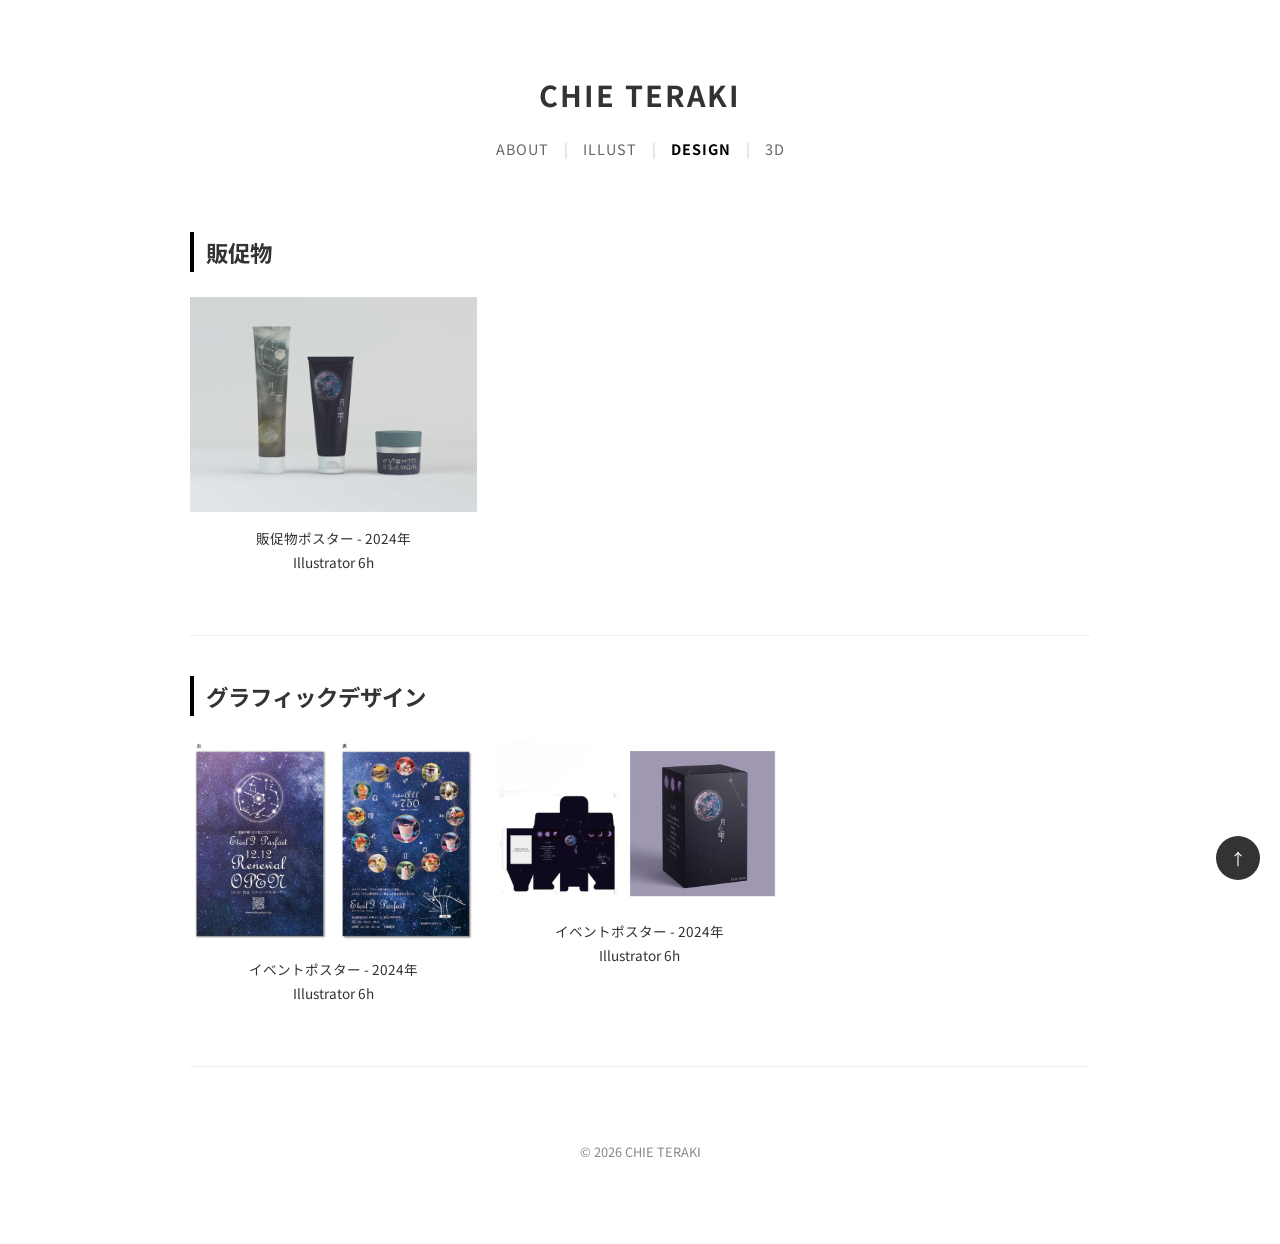
==== commit 3e96ab46: "プッシュ" ====
--- a/design.html
+++ b/design.html
@@ -43,9 +43,9 @@
         <div class="nav-item-dropdown">
           <a href="design.html" class="active">DESIGN</a>
           <div class="sub-menu">
-            <a href="design.html" data-category="all">ALL</a>
-            <a href="design.html" data-category="promo">販促物</a>
-            <a href="design.html" data-category="graphic"
+            <a href="design.html?cat=all" data-category="all">ALL</a>
+            <a href="design.html?cat=promo" data-category="promo">販促物</a>
+            <a href="design.html?cat=graphic" data-category="graphic"
               >グラフィックデザイン</a
             >
           </div>
@@ -64,13 +64,16 @@
       <div id="all"></div>
 
       <!-- 販促物セクション -->
-      <div id="promo" class="gallery-section">
+      <section id="promo" class="design-section">
+        <h2 class="section-title">販促物</h2>
         <div class="gallery-grid">
           <!-- 作品1 -->
           <div class="gallery-item">
             <div class="gallery-image">
-              <img src="design/etoile_package.jpg" alt="販促物作品1" />
-              <span class="frame-corners"></span>
+              <a href="design/etoile_package.jpg" class="modal-open">
+                <img src="design/etoile_package.jpg" alt="販促物作品1" />
+                <span class="frame-corners"></span>
+              </a>
             </div>
             <p class="gallery-caption">
               販促物ポスター - 2024年<br />
@@ -80,18 +83,21 @@
 
           <!-- 作品を増やす場合はここに <div class="gallery-item"> ... </div> を追加 -->
         </div>
-      </div>
+      </section>
 
       <hr class="line" />
 
       <!-- グラフィックデザインセクション -->
-      <div id="graphic" class="gallery-section">
+      <section id="graphic" class="design-section">
+        <h2 class="section-title">グラフィックデザイン</h2>
         <div class="gallery-grid">
           <!-- 作品1 -->
           <div class="gallery-item">
             <div class="gallery-image">
-              <img src="design/etoile_poster.jpg" alt="グラフィック作品1" />
-              <span class="frame-corners"></span>
+              <a href="design/etoile_poster.jpg" class="modal-open">
+                <img src="design/etoile_poster.jpg" alt="グラフィック作品1" />
+                <span class="frame-corners"></span>
+              </a>
             </div>
             <p class="gallery-caption">
               イベントポスター - 2024年<br />
@@ -102,8 +108,13 @@
           <!-- 作品2 -->
           <div class="gallery-item">
             <div class="gallery-image">
-              <img src="design/etoile_package_2.jpg" alt="グラフィック作品2" />
-              <span class="frame-corners"></span>
+              <a href="design/etoile_package_2.jpg" class="modal-open">
+                <img
+                  src="design/etoile_package_2.jpg"
+                  alt="グラフィック作品2"
+                />
+                <span class="frame-corners"></span>
+              </a>
             </div>
             <p class="gallery-caption">
               イベントポスター - 2024年<br />
@@ -111,7 +122,7 @@
             </p>
           </div>
         </div>
-      </div>
+      </section>
 
       <hr class="line" />
 
--- a/style.css
+++ b/style.css
@@ -212,7 +212,7 @@
 }
 
 /* ==========================================
- * 4. ギャラリー & モーダル非表示
+ * 4. ギャラリー & 四角いかっこ（L字枠）エフェクト
  * ========================================== */
 .page-description {
   text-align: center;
@@ -250,6 +250,57 @@
   transform: scale(1.05);
 }
 
+/* --- ✨ 復活！四角いかっこ（L字ホバー枠）のエフェクト --- */
+.gallery-image::before,
+.gallery-image::after,
+.frame-corners::before,
+.frame-corners::after {
+  content: "";
+  position: absolute;
+  width: 25px;
+  height: 25px;
+  opacity: 0;
+  border: 15px solid rgba(171, 135, 255, 0.817);
+  transition: opacity 0.6s ease-in-out;
+  pointer-events: none;
+  z-index: 2;
+}
+
+.gallery-image::before {
+  top: 0;
+  left: 0;
+  border-right: none;
+  border-bottom: none;
+}
+
+.gallery-image::after {
+  bottom: 0;
+  right: 0;
+  border-top: none;
+  border-left: none;
+}
+
+.frame-corners::before {
+  top: 0;
+  right: 0;
+  border-left: none;
+  border-bottom: none;
+}
+
+.frame-corners::after {
+  bottom: 0;
+  left: 0;
+  border-top: none;
+  border-right: none;
+}
+
+.gallery-image:hover::before,
+.gallery-image:hover::after,
+.gallery-image:hover .frame-corners::before,
+.gallery-image:hover .frame-corners::after {
+  opacity: 1;
+}
+
 .gallery-caption {
   text-align: center;
   font-size: 0.85rem;
@@ -266,34 +317,47 @@
   color: #777777;
 }
 
-/* 左下の壊れた「× 拡大画像」を完全に非表示にする */
-#modal,
-.modal,
-.modal-content,
-#modal-img {
-  display: none !important;
-}
-
-/* JSで active がついた時のみモーダル表示 */
-#modal.active,
-.modal.active {
-  display: flex !important;
+/* ==========================================
+ * モーダル（画像拡大表示）
+ * ========================================== */
+.modal {
+  display: none;
   position: fixed;
   top: 0;
   left: 0;
   width: 100vw;
   height: 100vh;
-  background-color: rgba(0, 0, 0, 0.85);
+  z-index: 10000;
+  align-items: center;
+  justify-content: center;
+}
+
+.modal-bg {
+  position: absolute;
+  top: 0;
+  left: 0;
+  width: 100%;
+  height: 100%;
+  background-color: rgba(0, 0, 0, 0.85); /* 背景を暗く */
+  cursor: pointer;
+}
+
+.modal-content {
+  position: relative;
+  max-width: 90%;
+  max-height: 90%;
+  z-index: 10001;
+  display: flex;
   justify-content: center;
   align-items: center;
-  z-index: 10000;
-}
-
-#modal.active img,
-.modal.active img {
-  max-width: 90%;
-  max-height: 90%;
+}
+
+.modal-content img {
+  max-width: 100%;
+  max-height: 90vh;
   object-fit: contain;
+  box-shadow: 0 10px 30px rgba(0, 0, 0, 0.5);
+  border-radius: 4px;
 }
 
 /* フッター＆トップに戻るボタン */
@@ -358,7 +422,7 @@
     flex-direction: column;
   }
 
-  /* アイコン画像を画面中央に完全に配置 */
+  /* アイコン画像を画面中央に配置 */
   .profile-image {
     width: 100% !important;
     display: flex !important;
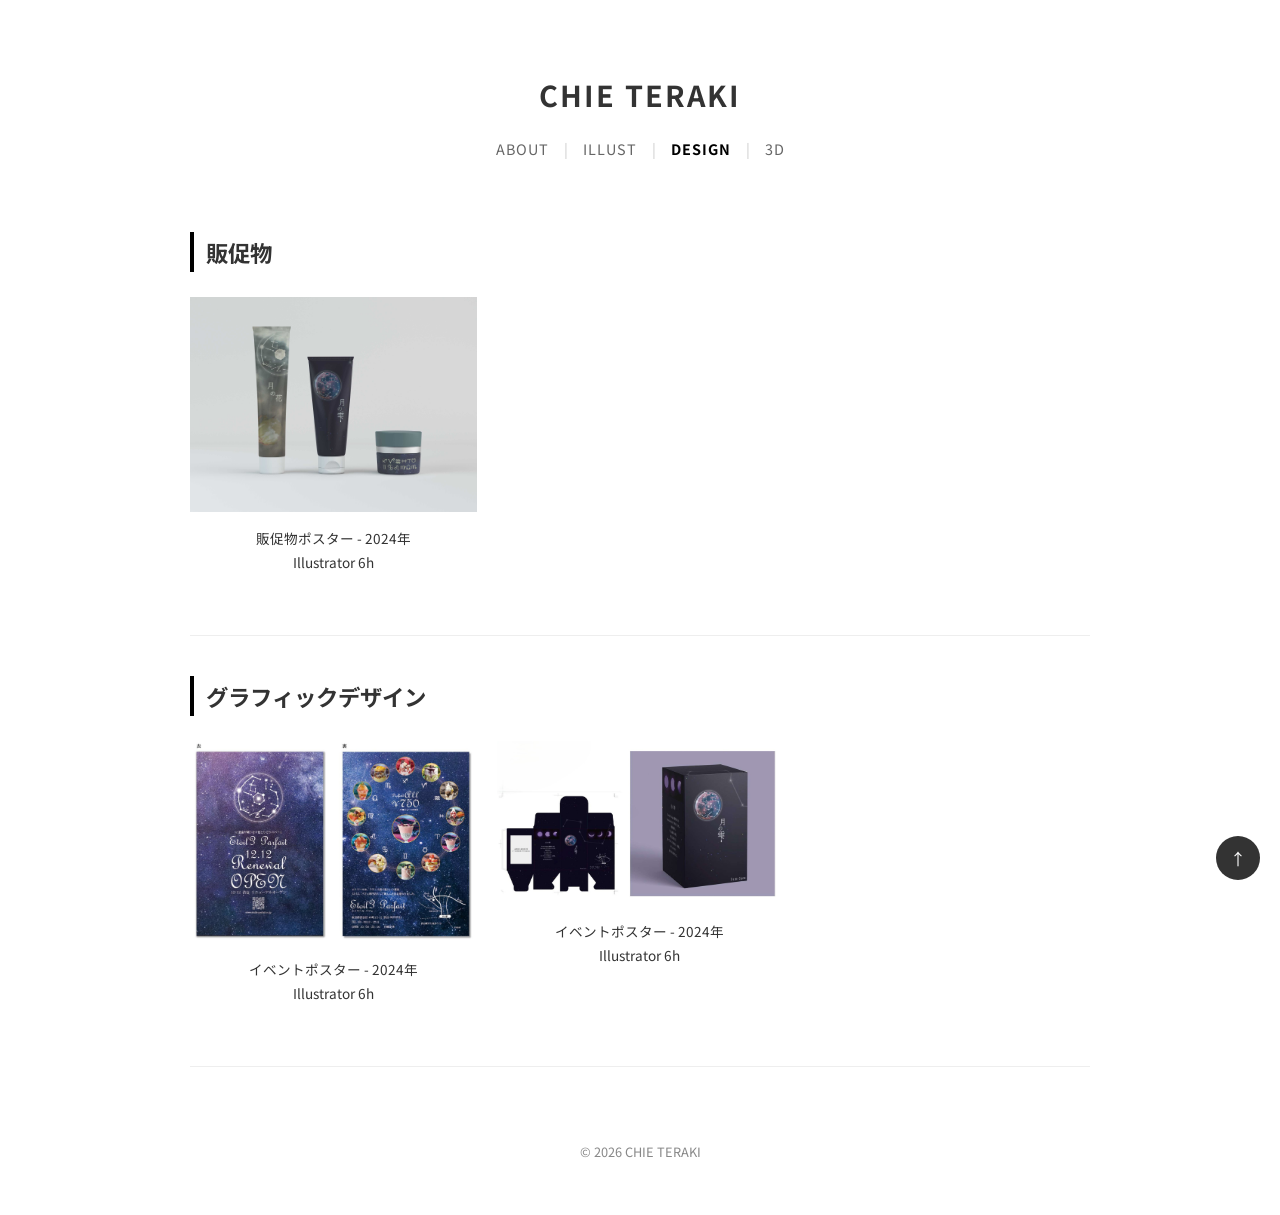
==== commit ac6b06f1: "プッシュ" ====
--- a/design.html
+++ b/design.html
@@ -132,6 +132,15 @@
       </footer>
     </main>
 
+    <!-- 拡大表示用モーダル（×ボタン付き） -->
+    <div id="modal" class="modal">
+      <div class="modal-bg"></div>
+      <div class="modal-content">
+        <span class="modal-close">&times;</span>
+        <img id="modal-img" src="data:," alt="拡大画像" />
+      </div>
+    </div>
+
     <!-- トップへ戻るボタン -->
     <a href="#" class="scroll-top-btn" aria-label="ページ上部へ戻る">↑</a>
 
--- a/style.css
+++ b/style.css
@@ -569,3 +569,69 @@
     white-space: nowrap !important;
   }
 }
+/* ==========================================
+ * モーダル（拡大表示・ふわぁ〜っとフェードイン）
+ * ========================================== */
+.modal {
+  display: none; /* 初期状態は非表示 */
+  position: fixed;
+  top: 0;
+  left: 0;
+  width: 100vw;
+  height: 100vh;
+  z-index: 9999;
+  align-items: center;
+  justify-content: center;
+}
+
+.modal-bg {
+  position: fixed;
+  top: 0;
+  left: 0;
+  width: 100%;
+  height: 100%;
+  background-color: rgba(0, 0, 0, 0.85); /* 暗い背景 */
+  cursor: pointer;
+}
+
+.modal-content {
+  position: relative;
+  z-index: 10000;
+  max-width: 90vw;
+  max-height: 85vh;
+  display: flex;
+  justify-content: center;
+  align-items: center;
+}
+
+/* 拡大画像が画面枠内にぴったり収まるサイズ指定 */
+.modal-content img {
+  max-width: 90vw;
+  max-height: 85vh;
+  object-fit: contain;
+  box-shadow: 0 10px 30px rgba(0, 0, 0, 0.5);
+  border-radius: 4px;
+  cursor: pointer;
+}
+
+/* 右上の × 閉じボタン */
+.modal-close {
+  position: absolute;
+  top: -45px;
+  right: 0;
+  color: #ffffff;
+  font-size: 40px;
+  font-weight: 300;
+  cursor: pointer;
+  line-height: 1;
+  user-select: none;
+  transition:
+    opacity 0.2s ease,
+    transform 0.2s ease;
+  z-index: 10001;
+}
+
+.modal-close:hover {
+  opacity: 0.7;
+  transform: scale(1.1);
+}
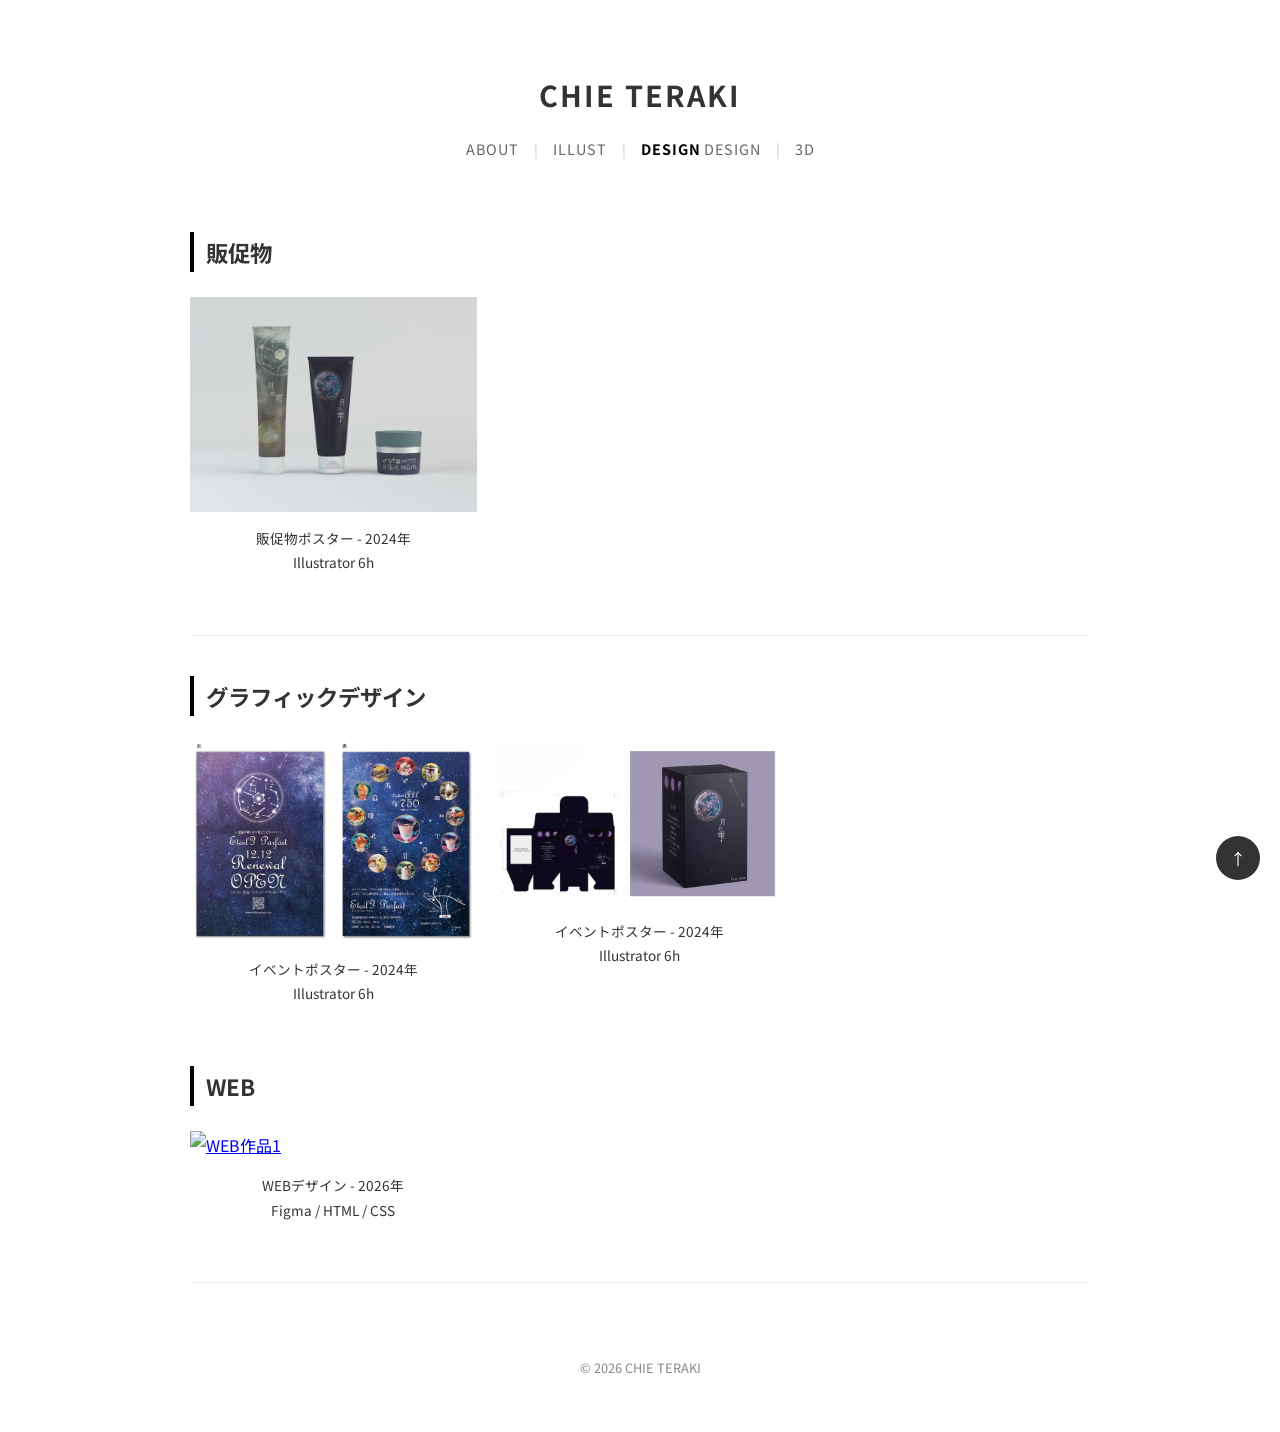
==== commit 99485833: "プッシュ" ====
--- a/design.html
+++ b/design.html
@@ -42,12 +42,17 @@
         <!-- DESIGN（サブメニュー） -->
         <div class="nav-item-dropdown">
           <a href="design.html" class="active">DESIGN</a>
-          <div class="sub-menu">
-            <a href="design.html?cat=all" data-category="all">ALL</a>
-            <a href="design.html?cat=promo" data-category="promo">販促物</a>
-            <a href="design.html?cat=graphic" data-category="graphic"
-              >グラフィックデザイン</a
-            >
+          <div class="nav-item-dropdown">
+            <a href="design.html">DESIGN</a>
+            <div class="sub-menu">
+              <a href="design.html?cat=all" data-category="all">ALL</a>
+              <a href="design.html?cat=promo" data-category="promo">販促物</a>
+              <a href="design.html?cat=graphic" data-category="graphic"
+                >グラフィックデザイン</a
+              >
+              <a href="design.html?cat=web" data-category="web">WEB</a>
+              <!-- ← これを追加！ -->
+            </div>
           </div>
         </div>
 
@@ -124,6 +129,26 @@
         </div>
       </section>
 
+      <!-- WEBセクション -->
+      <section id="web" class="design-section">
+        <h2 class="section-title">WEB</h2>
+        <div class="gallery-grid">
+          <!-- 作品1 -->
+          <div class="gallery-item">
+            <div class="gallery-image">
+              <a href="design/web_sample.jpg" class="modal-open">
+                <img src="design/web_sample.jpg" alt="WEB作品1" />
+                <span class="frame-corners"></span>
+              </a>
+            </div>
+            <p class="gallery-caption">
+              WEBデザイン - 2026年<br />
+              <span class="gallery-sub">Figma / HTML / CSS</span>
+            </p>
+          </div>
+        </div>
+      </section>
+
       <hr class="line" />
 
       <!-- フッター -->
